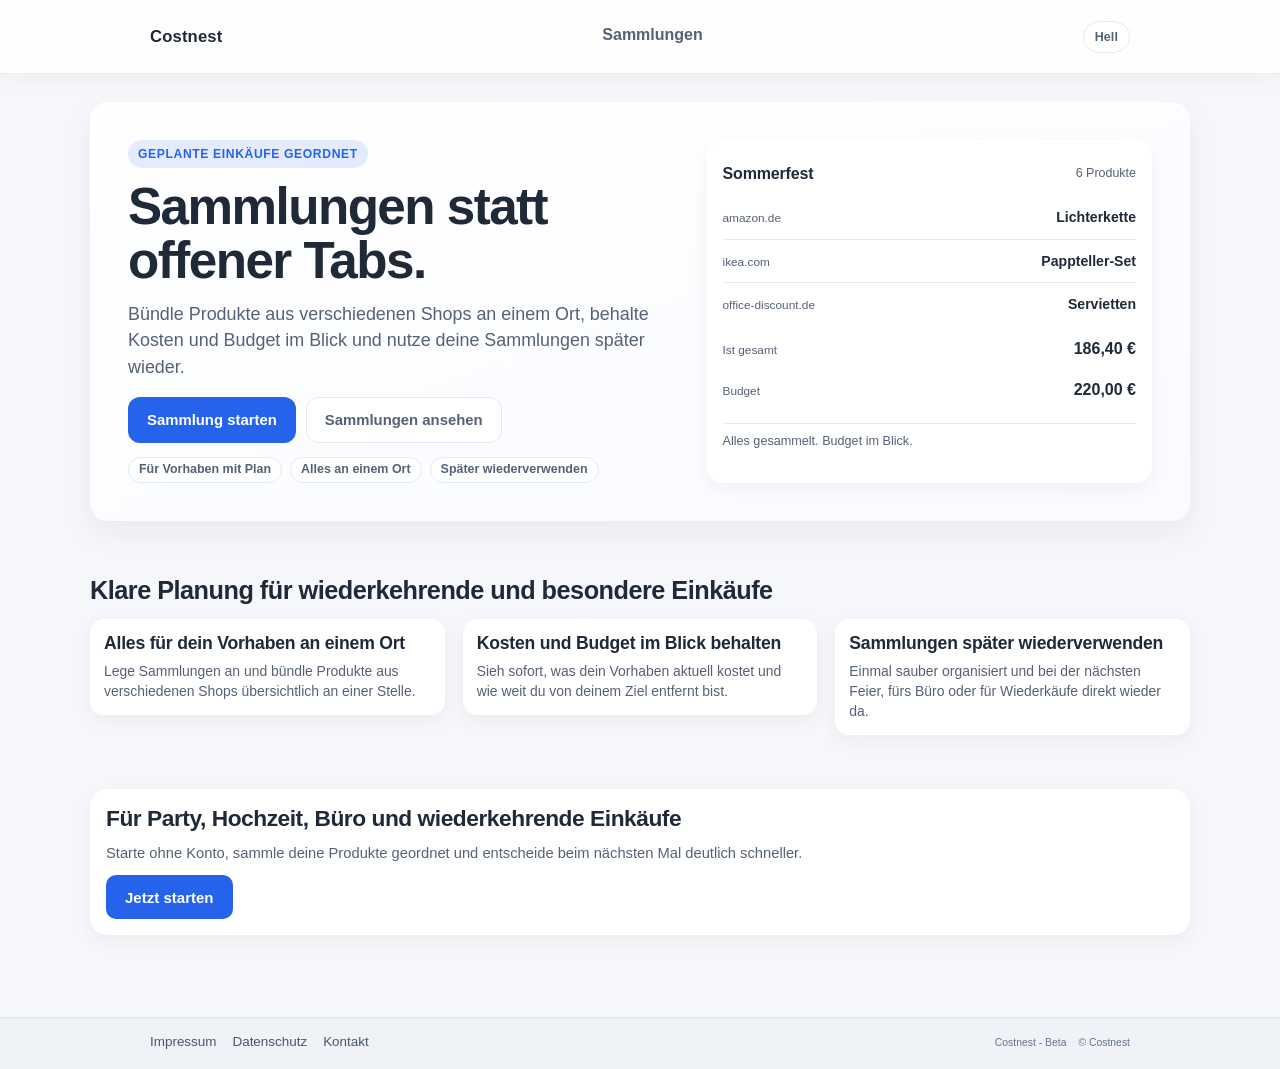
==== index.html @ ffa0fa4e "deine Änderung" ====
﻿<!doctype html>
<html lang="de">
<head>
  <meta charset="utf-8">
  <meta name="viewport" content="width=device-width, initial-scale=1">
  <title>Costnest | Links Bündeln</title>
  <meta name="description" content="Preise und Wunschpreise in Sammlungen klar vergleichen.">
  <script>
    (function () {
      var key = 'costnest.theme';
      var theme = 'light';

      try {
        var stored = localStorage.getItem(key);
        if (stored === 'light' || stored === 'dark') {
          theme = stored;
        } else if (window.matchMedia && window.matchMedia('(prefers-color-scheme: dark)').matches) {
          theme = 'dark';
        }
      } catch (error) {
        if (window.matchMedia && window.matchMedia('(prefers-color-scheme: dark)').matches) {
          theme = 'dark';
        }
      }

      document.documentElement.setAttribute('data-theme', theme);
      document.documentElement.style.colorScheme = theme;
    })();
  </script>

    <link rel="stylesheet" href="assets/css/base.css">
  <link rel="stylesheet" href="assets/css/layout.css">
  <link rel="stylesheet" href="assets/css/components.css">
  <link rel="stylesheet" href="assets/css/pages.css">
</head>
<body data-page="home">
  <a class="skip-link" href="#content">Zum Inhalt springen</a>
  <div id="app-header"></div>

  <main id="content" class="page page-home">
    <section class="home-hero" id="costnest" aria-labelledby="home-hero-title">
      <div class="home-hero__content">
        <p class="home-eyebrow">Geplante Einkäufe geordnet</p>
        <h1 id="home-hero-title">Sammlungen statt offener Tabs.</h1>
        <p class="home-subline">Bündle Produkte aus verschiedenen Shops an einem Ort, behalte Kosten und Budget im Blick und nutze deine Sammlungen später wieder.</p>
        <div class="home-cta-group">
          <button type="button" class="button button-primary" id="start-first-collection">Sammlung starten</button>
          <a class="button button-ghost" href="pages/collections.html">Sammlungen ansehen</a>
        </div>
        <ul class="home-trust-list" aria-label="Vorteile auf einen Blick">
          <li>Für Vorhaben mit Plan</li>
          <li>Alles an einem Ort</li>
          <li>Später wiederverwenden</li>
        </ul>
      </div>
      <aside class="home-hero__preview" aria-label="Vorschau">
        <article class="home-preview-card">
          <header class="home-preview-card__head">
            <h2>Sommerfest</h2>
            <span>6 Produkte</span>
          </header>
          <ul class="home-preview-list" aria-label="Beispielhafte Produkte">
            <li><span>amazon.de</span><strong>Lichterkette</strong></li>
            <li><span>ikea.com</span><strong>Pappteller-Set</strong></li>
            <li><span>office-discount.de</span><strong>Servietten</strong></li>
          </ul>
          <div class="home-preview-card__kpis">
            <div>
              <small>Ist gesamt</small>
              <strong>186,40 €</strong>
            </div>
            <div>
              <small>Budget</small>
              <strong>220,00 €</strong>
            </div>
          </div>
          <p class="home-preview-card__hint">Alles gesammelt. Budget im Blick.</p>
        </article>
      </aside>
    </section>

    <section class="home-benefits" aria-labelledby="home-benefits-title">
      <header class="home-benefits__head">
        <h2 id="home-benefits-title">Klare Planung für wiederkehrende und besondere Einkäufe</h2>
      </header>
      <div class="home-benefits__grid">
        <article class="home-benefit">
          <h3>Alles für dein Vorhaben an einem Ort</h3>
          <p>Lege Sammlungen an und bündle Produkte aus verschiedenen Shops übersichtlich an einer Stelle.</p>
        </article>
        <article class="home-benefit">
          <h3>Kosten und Budget im Blick behalten</h3>
          <p>Sieh sofort, was dein Vorhaben aktuell kostet und wie weit du von deinem Ziel entfernt bist.</p>
        </article>
        <article class="home-benefit">
          <h3>Sammlungen später wiederverwenden</h3>
          <p>Einmal sauber organisiert und bei der nächsten Feier, fürs Büro oder für Wiederkäufe direkt wieder da.</p>
        </article>
      </div>
    </section>

    <section class="home-note" aria-labelledby="home-note-title">
      <div class="home-note__inner">
        <h2 id="home-note-title">Für Party, Hochzeit, Büro und wiederkehrende Einkäufe</h2>
        <p>Starte ohne Konto, sammle deine Produkte geordnet und entscheide beim nächsten Mal deutlich schneller.</p>
        <button type="button" class="button button-primary" id="start-first-collection-cta">Jetzt starten</button>
      </div>
    </section>
  </main>
  <div id="app-footer"></div>

  <script src="assets/js/core/namespace.js" defer></script>
  <script src="assets/js/utils/id.js" defer></script>
  <script src="assets/js/storage/local-storage-service.js" defer></script>
  <script src="assets/js/data/collection-repository.js" defer></script>
  <script src="assets/js/ui/header.js" defer></script>
  <script src="assets/js/ui/footer.js" defer></script>
  <script src="assets/js/ui/toast.js" defer></script>
  <script src="assets/js/pages/home-page.js" defer></script>
  <script src="assets/js/core/bootstrap.js" defer></script>
</body>
</html>
---- assets/css/base.css ----
﻿:root {
  --font-family: "Segoe UI", "Aptos", "Helvetica Neue", sans-serif;

  --color-bg: #F5F7FA;
  --color-surface: #FFFFFF;
  --color-surface-muted: #F9FBFF;
  --color-text: #1F2937;
  --color-text-soft: #556175;
  --color-primary: #2563EB;
  --color-primary-hover: #1D4ED8;
  --color-success: #16A34A;
  --color-danger: #DC2626;
  --color-border: #E4E9F2;

  --color-overlay: rgba(17, 31, 60, 0.38);
  --color-header-bg: rgba(255, 255, 255, 0.88);
  --color-header-border: rgba(31, 41, 55, 0.08);
  --color-footer-bg: #EFF2F6;
  --color-footer-border: #DDE3EE;
  --color-footer-link: #49566A;
  --color-footer-meta: #677488;

  --color-text-inverse: #FFFFFF;
  --color-surface-contrast: #FFFFFF;

  --radius-sm: 10px;
  --radius-md: 14px;
  --radius-lg: 18px;
  --radius-pill: 999px;

  --space-1: 4px;
  --space-2: 8px;
  --space-3: 12px;
  --space-4: 16px;
  --space-5: 20px;
  --space-6: 24px;
  --space-7: 32px;

  --shadow-soft: 0 12px 30px rgba(31, 41, 55, 0.06);
  --shadow-surface: 0 6px 18px rgba(31, 41, 55, 0.05);
  --shadow-focus: 0 0 0 3px rgba(37, 99, 235, 0.24);
  --shadow-header: 0 4px 18px rgba(31, 41, 55, 0.04);

  --header-height: 74px;
  --content-width: 980px;

  color-scheme: light;
}

html[data-theme="dark"] {
  --color-bg: #0E131A;
  --color-surface: #161D27;
  --color-surface-muted: #1C2430;
  --color-text: #E5ECF8;
  --color-text-soft: #9AA8BC;
  --color-primary: #4F83FF;
  --color-primary-hover: #6A95FF;
  --color-success: #38C275;
  --color-danger: #F06A6A;
  --color-border: #2A3445;

  --color-overlay: rgba(4, 8, 14, 0.62);
  --color-header-bg: rgba(18, 24, 33, 0.84);
  --color-header-border: rgba(148, 163, 184, 0.16);
  --color-footer-bg: #121922;
  --color-footer-border: #2A3445;
  --color-footer-link: #B5C2D4;
  --color-footer-meta: #8FA0B6;

  --color-text-inverse: #0F1722;
  --color-surface-contrast: #111722;

  --shadow-soft: 0 16px 36px rgba(0, 0, 0, 0.34);
  --shadow-surface: 0 10px 24px rgba(0, 0, 0, 0.28);
  --shadow-focus: 0 0 0 3px rgba(79, 131, 255, 0.34);
  --shadow-header: 0 8px 24px rgba(0, 0, 0, 0.24);

  color-scheme: dark;
}

* {
  box-sizing: border-box;
}

html,
body {
  margin: 0;
  padding: 0;
}

html {
  font-size: 16px;
}

body {
  font-family: var(--font-family);
  color: var(--color-text);
  background: var(--color-bg);
  min-height: 100vh;
  display: flex;
  flex-direction: column;
  line-height: 1.55;
  -webkit-font-smoothing: antialiased;
  text-rendering: optimizeLegibility;
}

a {
  color: var(--color-primary);
  text-decoration-color: color-mix(in srgb, var(--color-primary) 35%, transparent);
  text-underline-offset: 2px;
}

a:hover {
  color: var(--color-primary-hover);
}

h1,
h2,
h3,
p {
  margin: 0;
}

h1,
h2,
h3 {
  line-height: 1.2;
  letter-spacing: -0.01em;
}

.skip-link {
  position: absolute;
  left: var(--space-3);
  top: -200px;
  z-index: 1200;
  background: var(--color-surface);
  border: 1px solid var(--color-border);
  border-radius: var(--radius-sm);
  padding: var(--space-3) var(--space-4);
  box-shadow: var(--shadow-surface);
}

.skip-link:focus {
  top: var(--space-3);
}

.visually-hidden {
  position: absolute;
  width: 1px;
  height: 1px;
  margin: -1px;
  border: 0;
  padding: 0;
  clip: rect(0 0 0 0);
  overflow: hidden;
}

/* Global dark-mode harmonization for existing components */
html[data-theme="dark"] .card,
html[data-theme="dark"] .modal,
html[data-theme="dark"] .home-preview-card,
html[data-theme="dark"] .home-note,
html[data-theme="dark"] .home-benefit,
html[data-theme="dark"] .kpi-card,
html[data-theme="dark"] .price-line,
html[data-theme="dark"] .collection-item {
  background: var(--color-surface) !important;
  border-color: var(--color-border) !important;
  color: var(--color-text);
}

html[data-theme="dark"] .metric,
html[data-theme="dark"] .collection-item__prices,
html[data-theme="dark"] .filter-card,
html[data-theme="dark"] .status-badge--planned,
html[data-theme="dark"] .status-badge--bought,
html[data-theme="dark"] .item-quantity-badge,
html[data-theme="dark"] .collection-item__alternatives-toggle,
html[data-theme="dark"] .icon-button-subtle,
html[data-theme="dark"] .kpi-card,
html[data-theme="dark"] .summary-card {
  background: var(--color-surface-muted) !important;
  border-color: var(--color-border) !important;
}

html[data-theme="dark"] .collection-item--bought {
  background: linear-gradient(0deg, #141C26 0%, #18212D 100%) !important;
}

html[data-theme="dark"] .button-ghost,
html[data-theme="dark"] .icon-button,
html[data-theme="dark"] .modal-close,
html[data-theme="dark"] .alternative-form input,
html[data-theme="dark"] .form-field input,
html[data-theme="dark"] .form-field textarea,
html[data-theme="dark"] .filter-control input,
html[data-theme="dark"] .filter-control select {
  background: var(--color-surface-contrast) !important;
  border-color: var(--color-border) !important;
  color: var(--color-text) !important;
}

html[data-theme="dark"] .button-primary {
  color: var(--color-text-inverse) !important;
}

html[data-theme="dark"] .button-ghost,
html[data-theme="dark"] .icon-button,
html[data-theme="dark"] .modal-close {
  color: var(--color-text-soft) !important;
}

html[data-theme="dark"] .button-ghost:hover,
html[data-theme="dark"] .icon-button:hover,
html[data-theme="dark"] .modal-close:hover,
html[data-theme="dark"] .collection-overview-card__link:hover {
  background: #202A37 !important;
  color: var(--color-text) !important;
}

html[data-theme="dark"] .icon-button-danger,
html[data-theme="dark"] .collection-item__action-button--danger,
html[data-theme="dark"] .collection-delete-button {
  color: #FF8D8D !important;
  border-color: #5D2A2A !important;
  background: #2B1A1A !important;
}

html[data-theme="dark"] .icon-button-danger:hover,
html[data-theme="dark"] .collection-item__action-button--danger:hover,
html[data-theme="dark"] .collection-delete-button:hover {
  background: #3A2020 !important;
}

html[data-theme="dark"] .field-help,
html[data-theme="dark"] .filter-card__hint,
html[data-theme="dark"] .kpi-card__label,
html[data-theme="dark"] .metric__label,
html[data-theme="dark"] .price-main__formula,
html[data-theme="dark"] .price-diff__label,
html[data-theme="dark"] .home-subline,
html[data-theme="dark"] .home-preview-card__hint,
html[data-theme="dark"] .empty-state p,
html[data-theme="dark"] .collection-item__note,
html[data-theme="dark"] .collection-item__alternatives-empty,
html[data-theme="dark"] .collection-overview-card__meta-row span,
html[data-theme="dark"] .collection-overview-card__price-label,
html[data-theme="dark"] .app-footer__meta,
html[data-theme="dark"] .home-trust-list li {
  color: var(--color-text-soft) !important;
}

html[data-theme="dark"] .collection-item__domain-link,
html[data-theme="dark"] .collection-item__alternatives-list a,
html[data-theme="dark"] .app-footer__nav a {
  color: #B5C2D4 !important;
}

html[data-theme="dark"] .collection-item__domain-link:hover,
html[data-theme="dark"] .collection-item__alternatives-list a:hover,
html[data-theme="dark"] .app-footer__nav a:hover {
  color: var(--color-text) !important;
}

html[data-theme="dark"] .modal-backdrop {
  background: var(--color-overlay) !important;
}

html[data-theme="dark"] .app-toast {
  border-color: #2E5E42 !important;
  background: #163024 !important;
  color: #BEEBD0 !important;
}

html[data-theme="dark"] .app-toast--neutral {
  border-color: #34445A !important;
  background: #1A2432 !important;
  color: #B9C7D8 !important;
}

html[data-theme="dark"] .empty-state {
  border-color: #34445A !important;
  background: #161E2A !important;
}

@media (max-width: 720px) {
  :root {
    --header-height: 66px;
  }

  html {
    font-size: 15px;
  }
}
---- assets/css/layout.css ----
﻿.app-header {
  position: fixed;
  top: 0;
  left: 0;
  right: 0;
  height: var(--header-height);
  background: var(--color-header-bg);
  backdrop-filter: blur(12px);
  border-bottom: 1px solid var(--color-header-border);
  box-shadow: var(--shadow-header);
  z-index: 1000;
}

.app-header__inner {
  width: min(var(--content-width), calc(100% - 32px));
  height: 100%;
  margin: 0 auto;
  display: flex;
  align-items: center;
  justify-content: space-between;
  gap: var(--space-4);
}

.brand {
  color: var(--color-text);
  text-decoration: none;
  font-weight: 750;
  font-size: 1.04rem;
  letter-spacing: 0.01em;
}

.nav-list {
  display: flex;
  gap: var(--space-4);
  list-style: none;
  margin: 0;
  padding: 0;
}

.nav-link {
  display: inline-flex;
  align-items: center;
  justify-content: flex-start;
  min-height: 24px;
  padding: 0;
  text-decoration: none;
  color: var(--color-text-soft);
  font-weight: 620;
  border-bottom: 2px solid transparent;
  transition: color 0.18s ease, border-color 0.18s ease;
}

.nav-link:hover,
.nav-link:focus-visible {
  color: var(--color-primary);
  border-bottom-color: color-mix(in srgb, var(--color-primary) 35%, transparent);
  outline: none;
}

.nav-link.is-active {
  color: var(--color-primary);
  border-bottom-color: var(--color-primary);
}

.theme-toggle {
  min-height: 32px;
  padding: 0 11px;
  border: 1px solid var(--color-border);
  border-radius: var(--radius-pill);
  background: var(--color-surface);
  color: var(--color-text-soft);
  font-size: 0.78rem;
  font-weight: 700;
  letter-spacing: 0.01em;
  cursor: pointer;
  transition: border-color 0.18s ease, background-color 0.18s ease, color 0.18s ease;
}

.theme-toggle:hover {
  border-color: color-mix(in srgb, var(--color-primary) 42%, var(--color-border));
  color: var(--color-text);
}

.theme-toggle[aria-pressed="true"] {
  border-color: color-mix(in srgb, var(--color-primary) 40%, var(--color-border));
  background: color-mix(in srgb, var(--color-primary) 12%, var(--color-surface));
  color: var(--color-primary);
}

.theme-toggle:focus-visible {
  outline: none;
  box-shadow: var(--shadow-focus);
}

.page {
  width: min(var(--content-width), calc(100% - 32px));
  margin: 0 auto;
  flex: 1 0 auto;
  padding-top: calc(var(--header-height) + var(--space-6));
  padding-bottom: var(--space-7);
}

.page-collection-detail {
  padding-bottom: 120px;
}

.page-head {
  margin-bottom: var(--space-5);
}

.page-head h1 {
  font-size: clamp(1.55rem, 1.12rem + 1.2vw, 2.2rem);
  margin-bottom: var(--space-2);
}

.page-head p {
  max-width: 70ch;
  color: var(--color-text-soft);
}

.app-footer {
  margin-top: var(--space-4);
  border-top: 1px solid var(--color-footer-border);
  background: var(--color-footer-bg);
}

body[data-page="collection-detail"] .app-footer {
  border-top: 1px solid var(--color-footer-border);
  background: linear-gradient(180deg, color-mix(in srgb, var(--color-footer-bg) 75%, var(--color-surface) 25%) 0%, var(--color-footer-bg) 100%);
}

.app-footer__inner {
  width: min(var(--content-width), calc(100% - 32px));
  margin: 0 auto;
  padding: 14px 0 16px;
  display: flex;
  align-items: center;
  justify-content: space-between;
  gap: var(--space-4);
}

body[data-page="collection-detail"] .app-footer__inner {
  padding: 12px 0 14px;
}

.app-footer__nav {
  display: inline-flex;
  align-items: center;
  gap: var(--space-4);
  flex-wrap: wrap;
}

.app-footer__nav a {
  font-size: 0.84rem;
  color: var(--color-footer-link);
  text-decoration: none;
}

.app-footer__nav a:hover,
.app-footer__nav a:focus-visible {
  color: var(--color-text);
  text-decoration: underline;
  text-decoration-color: color-mix(in srgb, var(--color-text) 28%, transparent);
  text-underline-offset: 2px;
}

.app-footer__meta {
  display: inline-flex;
  align-items: center;
  gap: var(--space-3);
  color: var(--color-footer-meta);
  font-size: 0.78rem;
  white-space: nowrap;
}

@media (max-width: 720px) {
  .app-header__inner,
  .page,
  .app-footer__inner {
    width: calc(100% - 24px);
  }

  .nav-link {
    min-height: 22px;
    padding: 0;
    font-size: 0.9rem;
  }

  .theme-toggle {
    min-height: 30px;
    padding: 0 10px;
    font-size: 0.75rem;
  }

  .app-footer__inner {
    flex-direction: column;
    align-items: flex-start;
    gap: var(--space-2);
    padding: 12px 0 14px;
  }

  .app-footer__nav {
    gap: var(--space-3);
  }

  .app-footer__meta {
    white-space: normal;
  }
}
---- assets/css/components.css ----
﻿.card {
  background: var(--color-surface);
  border: 1px solid var(--color-border);
  border-radius: var(--radius-lg);
  box-shadow: var(--shadow-surface);
}

.button {
  display: inline-flex;
  align-items: center;
  justify-content: center;
  min-height: 42px;
  padding: 0 var(--space-4);
  border: 1px solid transparent;
  border-radius: var(--radius-sm);
  font-size: 0.94rem;
  font-weight: 640;
  line-height: 1;
  cursor: pointer;
  transition: background-color 0.18s ease, color 0.18s ease, border-color 0.18s ease, transform 0.18s ease;
}

.button:focus-visible,
.fab:focus-visible,
.icon-button:focus-visible,
.modal-close:focus-visible,
input:focus-visible {
  outline: none;
  box-shadow: var(--shadow-focus);
}

.button-primary {
  background: var(--color-primary);
  color: #FFFFFF;
  text-decoration: none;
}

.button-primary:hover {
  background: var(--color-primary-hover);
}

.button-cta-new {
  min-height: 38px;
  padding: 0 14px;
  border-radius: 999px;
  font-size: 0.76rem;
  letter-spacing: 0.08em;
  font-weight: 760;
  box-shadow: 0 10px 20px rgba(37, 99, 235, 0.22);
}

.button-cta-new:hover {
  transform: translateY(-1px);
  box-shadow: 0 12px 24px rgba(37, 99, 235, 0.26);
}

.button-ghost {
  background: #FFFFFF;
  color: var(--color-text-soft);
  border-color: var(--color-border);
}

.button-ghost:hover {
  background: #F3F7FF;
  color: var(--color-text);
}

.fab {
  position: fixed;
  right: 22px;
  bottom: 22px;
  width: 58px;
  height: 58px;
  border: none;
  border-radius: 50%;
  background: var(--color-primary);
  color: #FFFFFF;
  font-size: 2rem;
  line-height: 1;
  cursor: pointer;
  box-shadow: 0 14px 26px rgba(37, 99, 235, 0.28);
  z-index: 950;
}

.fab:hover {
  background: var(--color-primary-hover);
  transform: translateY(-1px);
}

.collection-list,
.collection-overview-list {
  display: grid;
  gap: var(--space-3);
  grid-template-columns: 1fr;
}

.collection-item {
  padding: var(--space-4);
  display: grid;
  gap: 0;
}

.collection-item--bought {
  border-color: #D5DFEE;
  background: linear-gradient(0deg, #FCFDFF 0%, #F8FAFD 100%);
  filter: saturate(0.92);
}

.collection-item__summary {
  display: flex;
  align-items: flex-start;
  justify-content: space-between;
  gap: var(--space-3);
  cursor: pointer;
}

.collection-item__link-block {
  flex: 1 1 auto;
  min-width: 0;
  display: grid;
  gap: 3px;
}

.collection-item__meta {
  display: inline-flex;
  align-items: center;
  gap: 6px;
  flex-wrap: wrap;
}

.collection-item__title-link {
  display: inline-flex;
  align-items: center;
  font-weight: 740;
  font-size: 1.08rem;
  line-height: 1.28;
  color: var(--color-text);
  text-decoration: none;
  white-space: normal;
  overflow-wrap: anywhere;
}

.collection-item__domain {
  font-size: 0.78rem;
  color: var(--color-text-soft);
  white-space: nowrap;
  overflow: hidden;
  text-overflow: ellipsis;
}

.collection-item__link-meta {
  display: inline-flex;
  align-items: center;
  gap: 6px;
  min-width: 0;
}

.collection-item__summary-meta {
  flex: 0 0 auto;
  min-width: 128px;
  display: grid;
  justify-items: end;
  gap: 4px;
}

.collection-item__summary-total {
  font-size: 1.18rem;
  line-height: 1.15;
  font-weight: 790;
  color: var(--color-text);
}

.collection-item__summary-diff {
  font-size: 0.82rem;
  font-weight: 720;
}

.collection-item__summary-chevron {
  font-size: 0.95rem;
  color: #7A879A;
  line-height: 1;
}

.collection-item__details {
  margin-top: 12px;
  padding-top: 12px;
  border-top: 1px solid #E8EDF6;
  display: grid;
  gap: 12px;
}

.collection-item__details[hidden] {
  display: none !important;
}

.collection-item__domain-link {
  font-size: 0.92rem;
  line-height: 1.3;
  color: var(--color-text-soft);
  text-decoration: none;
  white-space: normal;
  overflow-wrap: anywhere;
}

.collection-item__domain-link:hover {
  color: var(--color-text);
  text-decoration: underline;
}

.link-copy-button {
  min-height: 24px;
  min-width: 24px;
  padding: 0;
}

.link-copy-button .icon-stroke {
  width: 14px;
  height: 14px;
}

.link-copy-button.is-copied {
  color: var(--color-success);
  border-color: #B6E4C5;
  background: #ECF9F1;
}

.collection-item__actions {
  display: inline-flex;
  gap: 6px;
  flex-wrap: wrap;
  margin-left: auto;
}

.collection-item__actions--detail {
  margin-left: 0;
}

.collection-item__action-button {
  width: 34px;
  min-width: 34px;
  min-height: 34px;
  height: 34px;
  padding: 0;
  border-radius: 10px;
}

.collection-item__action-button svg {
  width: 17px;
  height: 17px;
}

.icon-stroke {
  fill: none;
  stroke: currentColor;
  stroke-width: 1.9;
  stroke-linecap: round;
  stroke-linejoin: round;
}

.collection-item__action-button--danger {
  border-color: #F1C9C9;
  color: var(--color-danger);
  background: #FFF5F5;
}

.collection-item__action-button--danger:hover {
  border-color: #E89B9B;
  color: #991B1B;
  background: #FEECEC;
}

.icon-button {
  min-height: 28px;
  padding: 0 10px;
  border: 1px solid var(--color-border);
  border-radius: var(--radius-sm);
  background: #FFFFFF;
  color: var(--color-text-soft);
  font-size: 0.74rem;
  font-weight: 620;
  cursor: pointer;
}

.icon-button:hover {
  background: #F5F8FF;
  color: var(--color-text);
}

.icon-button-danger {
  color: var(--color-danger);
}

.icon-button-subtle {
  border-color: #DCE4F2;
  background: #F8FAFD;
  color: var(--color-text-soft);
}

.icon-button-subtle:hover {
  background: #F1F5FC;
}

.status-badge {
  display: inline-flex;
  align-items: center;
  justify-content: center;
  min-height: 26px;
  border-radius: var(--radius-pill);
  padding: 0 10px;
  font-size: 0.74rem;
  font-weight: 700;
}

.status-badge--planned {
  color: #1D4ED8;
  background: #EBF1FF;
}

.status-badge--bought {
  color: var(--color-success);
  background: #EAF8F0;
}

.status-badge--toggle {
  border: none;
  cursor: pointer;
}

.item-quantity-badge {
  display: inline-flex;
  align-items: center;
  justify-content: center;
  min-height: 22px;
  padding: 0 7px;
  border-radius: var(--radius-pill);
  border: 1px solid #DCE4F2;
  background: #F8FAFD;
  color: var(--color-text-soft);
  font-size: 0.72rem;
  font-weight: 700;
}

.collection-item__prices {
  display: grid;
  gap: 10px;
  padding: 2px 0 0;
  border-top: none;
}

.price-main-grid {
  display: grid;
  gap: 14px;
  grid-template-columns: repeat(2, minmax(0, 1fr));
}

.price-main {
  min-width: 0;
  display: grid;
  gap: 3px;
}

.price-main__total {
  font-size: clamp(1.16rem, 1.02rem + 0.34vw, 1.3rem);
  line-height: 1.12;
  font-weight: 780;
  color: var(--color-text);
}

.price-main__formula {
  font-size: 0.8rem;
  color: #6A778C;
  white-space: nowrap;
  overflow: hidden;
  text-overflow: ellipsis;
}

.price-diff-grid {
  display: grid;
  grid-template-columns: repeat(2, minmax(0, 1fr));
  gap: 10px;
  padding-top: 8px;
  border-top: 1px dashed #DCE4F2;
}

.price-diff {
  min-width: 0;
  display: grid;
  gap: 3px;
}

.price-diff__label {
  font-size: 0.7rem;
  font-weight: 650;
  color: var(--color-text-soft);
}

.price-diff__value {
  font-size: 1rem;
  line-height: 1.15;
  font-weight: 740;
}

.price-diff--total .price-diff__value {
  font-size: 1.15rem;
  font-weight: 790;
}

.collection-item__details-meta {
  display: inline-flex;
  align-items: center;
  gap: 8px;
}

.summary-grid {
  display: grid;
  gap: 6px;
  grid-template-columns: repeat(3, minmax(0, 1fr));
}

.collection-overview-card__link {
  display: grid;
  gap: var(--space-3);
  padding: var(--space-4);
  text-decoration: none;
  color: inherit;
  border-radius: var(--radius-lg);
  transition: background-color 0.18s ease, box-shadow 0.18s ease;
}

.collection-overview-card {
  position: relative;
}

.collection-overview-card--add {
  width: 100%;
  border: 1.5px dashed #D5DDE9;
  background: #FCFDFE;
  box-shadow: none;
  min-height: 84px;
  display: grid;
  place-items: center;
  cursor: pointer;
}

.collection-overview-card--add:hover {
  border-color: #BFCBDC;
  background: #F8FAFC;
}

.collection-overview-card__add-title {
  font-size: 1rem;
  font-weight: 700;
  color: #526178;
}

.collection-overview-card__link:hover {
  background: #F8FAFF;
  box-shadow: inset 0 0 0 1px #DCE6FF;
}

.collection-overview-card__head {
  display: grid;
  gap: 10px;
}

.collection-overview-card__amounts {
  display: grid;
  grid-template-columns: repeat(2, minmax(0, 1fr));
  gap: 18px;
}

.collection-overview-card__amount {
  min-width: 0;
  display: grid;
  gap: 2px;
}

.collection-overview-card__head h2 {
  font-size: 1.34rem;
  font-weight: 730;
  margin: 0;
}

.collection-overview-card__price-label {
  color: var(--color-text-soft);
  font-size: 0.76rem;
  text-transform: uppercase;
  letter-spacing: 0.02em;
  font-weight: 650;
}

.collection-overview-card__price-value {
  font-size: 1.12rem;
  font-weight: 780;
  color: var(--color-text);
}

.collection-overview-card__price-value--budget {
  font-size: 1.04rem;
  font-weight: 740;
}

.collection-edit-hint {
  width: 22px;
  height: 22px;
  display: inline-flex;
  align-items: center;
  justify-content: center;
  border-radius: 7px;
  border: 1px solid var(--color-border);
  background: #FFFFFF;
  color: var(--color-text-soft);
  font-size: 0.83rem;
}

.collection-title-row {
  display: inline-flex;
  align-items: center;
  gap: 8px;
}

.collection-edit-hint--buttonless {
  position: static;
  border: none;
  background: transparent;
  width: 28px;
  height: 28px;
  font-size: 1rem;
  color: #5F6B80;
  cursor: pointer;
}

.collection-edit-hint--buttonless:hover {
  color: #2F3A4D;
  background: transparent;
}

.collection-edit-hint--button {
  position: absolute;
  top: 14px;
  right: 14px;
  border: none;
  background: transparent;
  cursor: pointer;
  z-index: 2;
}

.collection-edit-hint--button:hover {
  background: transparent;
  color: #2F3A4D;
}

.collection-delete-button {
  color: #000000;
  width: 24px;
  height: 24px;
  padding: 0;
}

.collection-delete-button:hover {
  color: #2F3A4D;
  background: transparent;
}

.collection-delete-button .icon-stroke {
  width: 18px;
  height: 18px;
  stroke-width: 2.1;
}

.collection-overview-card__meta-row {
  display: flex;
  align-items: center;
  justify-content: space-between;
  gap: var(--space-2);
}

.collection-overview-card__meta-row span {
  color: var(--color-text-soft);
  font-size: 0.84rem;
}

@media (max-width: 720px) {
  .collection-overview-card__amounts {
    grid-template-columns: 1fr;
    gap: 10px;
  }
}

.metric {
  background: var(--color-surface-muted);
  border: 1px solid #E8EDF6;
  border-radius: var(--radius-md);
  padding: var(--space-3);
}

.metric__label {
  display: block;
  margin-bottom: 2px;
  color: var(--color-text-soft);
  font-size: 0.74rem;
  letter-spacing: 0.02em;
  text-transform: uppercase;
  font-weight: 650;
}

.metric__value {
  font-size: 1rem;
  font-weight: 740;
}

.metric__value.is-positive,
.kpi-card__value.is-positive,
.collection-kpi__value.is-positive {
  color: var(--color-success);
}

.metric__value.is-negative,
.kpi-card__value.is-negative,
.collection-kpi__value.is-negative {
  color: var(--color-danger);
}

.collection-item__meta-line {
  color: var(--color-text-soft);
  font-size: 0.79rem;
}

.collection-item__link {
  width: fit-content;
  display: inline-flex;
  font-weight: 620;
  text-decoration: none;
}

.empty-state {
  margin-bottom: var(--space-3);
  padding: clamp(22px, 2.5vw, 30px);
  border-style: dashed;
  border-color: #DCE4F2;
  box-shadow: none;
  text-align: center;
}

.filter-card {
  margin-bottom: var(--space-3);
  padding: var(--space-3) var(--space-4);
}

.filter-card__row {
  display: grid;
  grid-template-columns: 1fr 1.2fr;
  gap: var(--space-3);
  align-items: end;
}

.filter-control {
  display: grid;
  gap: 6px;
}

.filter-control--search {
  margin-bottom: var(--space-3);
}

.filter-control--sort-inline {
  display: flex;
  align-items: center;
  gap: 10px;
}

.filter-control label {
  font-size: 0.8rem;
  color: var(--color-text-soft);
  font-weight: 620;
}

.filter-control--sort-inline label {
  margin: 0;
  white-space: nowrap;
}

.filter-control--sort-inline select {
  flex: 1 1 auto;
}

.filter-control input,
.filter-control select {
  min-height: 38px;
  border: 1px solid #D8E2F1;
  border-radius: var(--radius-sm);
  padding: 0 10px;
  background: #FFFFFF;
  color: var(--color-text);
  font-size: 0.9rem;
}

.filter-control--checkbox {
  align-self: center;
}

.filter-control--checkbox label {
  display: inline-flex;
  align-items: center;
  gap: 8px;
  color: var(--color-text);
}

.filter-control--checkbox input {
  width: 16px;
  height: 16px;
}

body[data-page="collection-detail"] .filter-control--checkbox input {
  width: 20px;
  height: 20px;
}

.filter-control--checkbox input:disabled {
  opacity: 0.5;
  cursor: not-allowed;
}

.filter-card__hint {
  margin-top: var(--space-2);
  font-size: 0.8rem;
  color: var(--color-text-soft);
}

.empty-state h2 {
  font-size: 1.14rem;
  margin-bottom: var(--space-2);
}

.empty-state p {
  color: var(--color-text-soft);
  margin-bottom: var(--space-4);
  max-width: 58ch;
  margin-left: auto;
  margin-right: auto;
}

.empty-state--clickable {
  cursor: pointer;
}

.summary-card {
  padding: var(--space-4);
  margin-top: var(--space-3);
}

.kpi-section-head {
  margin-bottom: var(--space-1);
}

.kpi-section-head h2 {
  font-size: 1.08rem;
  margin-bottom: 2px;
}

.kpi-section-head p {
  color: var(--color-text-soft);
  font-size: 0.88rem;
}

.summary-grid--kpi {
  gap: var(--space-2);
}

.kpi-card {
  border: 1px solid #E8EDF6;
  border-radius: var(--radius-md);
  background: var(--color-surface-muted);
  padding: var(--space-3);
}

.kpi-card__label {
  display: block;
  margin-bottom: 2px;
  color: var(--color-text-soft);
  font-size: 0.74rem;
  letter-spacing: 0.02em;
  text-transform: uppercase;
  font-weight: 640;
}

.kpi-card__value {
  font-size: 1.06rem;
  font-weight: 760;
}

.modal-backdrop {
  position: fixed;
  inset: 0;
  display: grid;
  place-items: center;
  padding: var(--space-4);
  background: rgba(17, 31, 60, 0.38);
  z-index: 1100;
  opacity: 0;
  visibility: hidden;
  pointer-events: none;
  transition: opacity 0.18s ease;
}

.modal-backdrop.is-open {
  opacity: 1;
  visibility: visible;
  pointer-events: auto;
}

.modal-backdrop[hidden] {
  display: none !important;
}

.modal {
  width: min(580px, 100%);
  border: 1px solid #E3EAF5;
  border-radius: var(--radius-lg);
  background: var(--color-surface);
  box-shadow: var(--shadow-soft);
  padding: clamp(18px, 2vw, 24px);
}

.modal--compact {
  width: min(460px, 100%);
}

.modal-header {
  display: flex;
  align-items: center;
  justify-content: space-between;
  margin-bottom: var(--space-4);
}

.modal-header h2 {
  font-size: 1.2rem;
  font-weight: 730;
}

.modal-close {
  width: 36px;
  height: 36px;
  border: 1px solid var(--color-border);
  border-radius: var(--radius-sm);
  background: #FFFFFF;
  color: var(--color-text-soft);
  font-size: 1.2rem;
  cursor: pointer;
}

.modal-close:hover {
  background: #F5F8FF;
  color: var(--color-text);
}

.form-field {
  margin-bottom: var(--space-4);
}

.form-field label {
  display: block;
  margin-bottom: var(--space-2);
  font-weight: 620;
}

.form-field input {
  width: 100%;
  min-height: 42px;
  border: 1px solid #D9E2F1;
  border-radius: var(--radius-sm);
  padding: 0 var(--space-3);
  background: #FFFFFF;
  color: var(--color-text);
  font-size: 0.95rem;
}

.form-field textarea {
  width: 100%;
  min-height: 76px;
  border: 1px solid #D9E2F1;
  border-radius: var(--radius-sm);
  padding: 10px var(--space-3);
  background: #FFFFFF;
  color: var(--color-text);
  font-size: 0.95rem;
  line-height: 1.45;
  resize: vertical;
}

.form-field input:hover,
.form-field textarea:hover {
  border-color: #C8D4E8;
}

.field-help {
  margin-top: var(--space-2);
  color: var(--color-text-soft);
  font-size: 0.84rem;
}

.field-error {
  min-height: 18px;
  margin-top: var(--space-2);
  color: var(--color-danger);
  font-size: 0.84rem;
}

.collection-item__note {
  margin: 0;
  color: var(--color-text-soft);
  font-size: 0.83rem;
  line-height: 1.35;
  display: -webkit-box;
  -webkit-line-clamp: 2;
  -webkit-box-orient: vertical;
  overflow: hidden;
}

.collection-item__alternatives {
  margin-top: 4px;
  padding-top: var(--space-2);
  border-top: 1px solid #E8EDF6;
  display: grid;
  gap: 6px;
}

.collection-item__alternatives-block {
  display: grid;
  gap: 6px;
}

.collection-item__alternatives-toggle {
  width: fit-content;
  min-height: 30px;
  padding: 0 10px;
  font-size: 0.78rem;
  font-weight: 650;
}

.collection-item__alternatives-toggle.is-open {
  border-color: #C9D8F7;
  background: #EEF4FF;
  color: #1D4ED8;
}

.collection-item__alternatives-list {
  list-style: none;
  margin: 0;
  padding: 0;
  display: grid;
  gap: 4px;
}

.collection-item__alternatives-list li {
  display: flex;
  align-items: center;
  gap: 6px;
}

.collection-item__alternatives-list a {
  min-width: 0;
  flex: 1;
  font-size: 0.78rem;
  color: var(--color-text-soft);
  text-decoration: none;
  white-space: nowrap;
  overflow: hidden;
  text-overflow: ellipsis;
}

.collection-item__alternatives-list a:hover {
  color: var(--color-text);
}

.collection-item__alternatives-list .icon-button {
  min-height: 24px;
  padding: 0 6px;
}

.collection-item__alternatives-empty {
  margin: 0;
  font-size: 0.79rem;
  color: var(--color-text-soft);
}

.alternative-form {
  display: grid;
  grid-template-columns: 1fr auto;
  gap: 8px;
  align-items: center;
}

.alternative-form input {
  width: 100%;
  min-height: 28px;
  border: 1px solid #D9E2F1;
  border-radius: var(--radius-sm);
  padding: 0 10px;
  font-size: 0.84rem;
  background: #FFFFFF;
}

.alternative-form .icon-button {
  min-height: 30px;
}

.alternative-error {
  grid-column: 1 / -1;
  margin: 0;
  min-height: 16px;
  color: var(--color-danger);
  font-size: 0.76rem;
}

.modal-actions {
  display: flex;
  justify-content: flex-end;
  gap: var(--space-2);
  margin-top: var(--space-2);
}

.app-toast-region {
  position: fixed;
  right: 16px;
  bottom: 18px;
  z-index: 1300;
  display: grid;
  gap: 8px;
  pointer-events: none;
}

.app-toast {
  min-width: 220px;
  max-width: min(420px, calc(100vw - 32px));
  padding: 10px 12px;
  border: 1px solid #D2DFD6;
  border-radius: 12px;
  background: #F3FAF5;
  color: #1F5C3A;
  box-shadow: 0 8px 18px rgba(31, 41, 55, 0.1);
  font-size: 0.86rem;
  font-weight: 620;
  opacity: 1;
  transform: translateY(0);
  transition: opacity 0.22s ease, transform 0.22s ease;
}

.app-toast--neutral {
  border-color: #D9E1EE;
  background: #F5F8FD;
  color: #3F4C63;
}

.app-toast.is-leaving {
  opacity: 0;
  transform: translateY(8px);
}

@media (max-width: 720px) {
  .fab {
    right: 16px;
    bottom: 16px;
    width: 54px;
    height: 54px;
  }

  .collection-item__summary,
  .collection-overview-card__head {
    align-items: flex-start;
    flex-direction: column;
  }

  .collection-item__summary-meta,
  .collection-item__actions {
    width: 100%;
  }

  .collection-item__summary-meta {
    justify-items: start;
  }

  .collection-item__actions {
    justify-content: flex-start;
  }

  .collection-item__summary-total {
    font-size: 1.12rem;
  }

  .collection-item__prices,
  .collection-overview-card__kpis,
  .summary-grid {
    grid-template-columns: 1fr;
  }

  .price-main-grid,
  .price-diff-grid {
    grid-template-columns: 1fr;
  }

  .filter-card__row {
    grid-template-columns: 1fr;
    gap: var(--space-2);
  }

  .modal-actions {
    flex-direction: column;
    align-items: stretch;
  }

  .modal-actions .button {
    width: 100%;
  }

  .alternative-form {
    grid-template-columns: 1fr;
  }

  .app-toast-region {
    left: 12px;
    right: 12px;
    bottom: 12px;
  }

  .app-toast {
    max-width: 100%;
  }
}

/* Detail Page Item Card Rebuild */
body[data-page="collection-detail"] .summary-card {
  border: none;
  border-radius: 16px;
  background: #FFFFFF;
  box-shadow: 0 8px 22px rgba(15, 23, 42, 0.06);
  padding: 14px 15px;
  margin-bottom: 12px;
  display: grid;
  gap: 14px;
}

body[data-page="collection-detail"] .budget-kpi-grid {
  display: grid;
  grid-template-columns: repeat(3, minmax(0, 1fr));
  gap: 12px;
  align-items: start;
}

body[data-page="collection-detail"] .budget-kpi {
  min-width: 0;
  display: grid;
  gap: 3px;
}

body[data-page="collection-detail"] .budget-kpi__label {
  font-size: 0.68rem;
  text-transform: uppercase;
  letter-spacing: 0.04em;
  color: #7A859A;
  font-weight: 700;
}

body[data-page="collection-detail"] .budget-kpi__value {
  font-size: clamp(1.22rem, 1.12rem + 0.42vw, 1.54rem);
  line-height: 1.05;
  letter-spacing: -0.02em;
  color: var(--color-text);
  font-weight: 810;
}

body[data-page="collection-detail"] .budget-kpi__edit-hit {
  width: fit-content;
  max-width: 100%;
  display: inline-flex;
  align-items: center;
  gap: 8px;
  border: none;
  background: transparent;
  padding: 0;
  text-align: left;
  cursor: pointer;
}

body[data-page="collection-detail"] .budget-kpi__edit-icon {
  width: 18px;
  height: 18px;
  color: #738097;
}

body[data-page="collection-detail"] .budget-kpi__edit-icon .icon-stroke {
  width: 18px;
  height: 18px;
  stroke-width: 2;
}

body[data-page="collection-detail"] .budget-kpi__subdiff {
  margin-top: 4px;
  display: grid;
  gap: 2px;
}

body[data-page="collection-detail"] .budget-kpi__subdiff-label {
  font-size: 0.64rem;
  text-transform: uppercase;
  letter-spacing: 0.04em;
  color: #8791A3;
  font-weight: 650;
}

body[data-page="collection-detail"] .budget-kpi__subdiff-value {
  font-size: 0.94rem;
  line-height: 1.1;
  font-weight: 760;
}

body[data-page="collection-detail"] .budget-kpi__subdiff-value.is-positive {
  color: #206746;
}

body[data-page="collection-detail"] .budget-kpi__subdiff-value.is-negative {
  color: #8A2E31;
}

body[data-page="collection-detail"] .budget-kpi__subdiff--strong .budget-kpi__subdiff-value {
  font-size: 1.02rem;
  font-weight: 810;
}

body[data-page="collection-detail"] .budget-kpi__subdiff--placeholder {
  visibility: hidden;
}

body[data-page="collection-detail"] .collection-item {
  border: 1px solid #E7EBF1;
  border-radius: 16px;
  background: #FFFFFF;
  box-shadow: 0 2px 6px rgba(15, 23, 42, 0.03);
  padding: 14px;
  gap: 0;
  cursor: pointer;
}

body[data-page="collection-detail"] .collection-item--bought {
  background: #FCFCFD;
  filter: none;
}

body[data-page="collection-detail"] .collection-item:hover {
  border-color: #DBE1EA;
  background: #FEFEFE;
}

body[data-page="collection-detail"] .collection-item__summary {
  display: grid;
  gap: 12px;
  align-items: stretch;
  position: relative;
}

body[data-page="collection-detail"] .collection-item__top {
  min-width: 0;
  display: grid;
  gap: 4px;
}

body[data-page="collection-detail"] .collection-item__title-link {
  font-size: 1.18rem;
  font-weight: 780;
  line-height: 1.3;
  color: var(--color-text);
  text-decoration: none;
  display: -webkit-box;
  -webkit-line-clamp: 2;
  -webkit-box-orient: vertical;
  overflow: hidden;
}

body[data-page="collection-detail"] .collection-item__domain-link {
  width: fit-content;
  font-size: 1rem;
  color: #7B8698;
  text-decoration: none;
  letter-spacing: 0.01em;
}

body[data-page="collection-detail"] .collection-item__domain-row {
  display: inline-flex;
  align-items: center;
  gap: 8px;
  min-width: 0;
}

body[data-page="collection-detail"] .collection-item__copy-inline {
  min-width: 24px;
  width: 24px;
  height: 24px;
  min-height: 24px;
  padding: 0;
  border: none;
  background: transparent;
}

body[data-page="collection-detail"] .collection-item__copy-inline .icon-stroke {
  width: 17px;
  height: 17px;
}

body[data-page="collection-detail"] .collection-item__middle {
  --amount-gap: 24px;
  display: grid;
  grid-template-columns: 1fr auto minmax(var(--amount-gap), 1fr);
  align-items: end;
  column-gap: var(--amount-gap);
  padding-right: 32px;
  gap: 10px;
}

body[data-page="collection-detail"] .collection-item__price-primary {
  display: grid;
  gap: 2px;
}

body[data-page="collection-detail"] .collection-item__price-label {
  font-size: 0.68rem;
  text-transform: uppercase;
  letter-spacing: 0.04em;
  color: #7E889A;
  font-weight: 680;
}

body[data-page="collection-detail"] .collection-item__price-value {
  font-size: clamp(1.22rem, 1.12rem + 0.34vw, 1.5rem);
  line-height: 1.04;
  font-weight: 820;
  color: #1E2430;
}

body[data-page="collection-detail"] .collection-item__price-secondary {
  display: flex;
  align-items: center;
  gap: var(--amount-gap);
  flex-wrap: wrap;
  justify-self: end;
  margin-left: 14px;
}

body[data-page="collection-detail"] .collection-item__bought-toggle {
  width: 100%;
  display: inline-flex;
  align-items: center;
  gap: 6px;
  grid-column: 3;
  justify-self: stretch;
  padding-left: 20%;
  box-sizing: border-box;
  cursor: pointer;
  user-select: none;
}

body[data-page="collection-detail"] .collection-item__bought-checkbox {
  width: 14px;
  height: 14px;
  margin: 0;
  accent-color: #4A5568;
  pointer-events: none;
}

body[data-page="collection-detail"] .collection-item__bought-label {
  font-size: 0.72rem;
  color: #6F7B90;
  font-weight: 640;
  letter-spacing: 0.01em;
}

body[data-page="collection-detail"] .collection-item__price-meta {
  display: grid;
  gap: 1px;
}

body[data-page="collection-detail"] .collection-item__price-meta-label {
  font-size: 0.66rem;
  text-transform: uppercase;
  letter-spacing: 0.04em;
  color: #8A93A2;
  font-weight: 660;
}

body[data-page="collection-detail"] .collection-item__price-meta-value,
body[data-page="collection-detail"] .collection-item__price-difference-value {
  font-size: 0.93rem;
  line-height: 1.15;
  font-weight: 720;
  color: #2A3240;
}

body[data-page="collection-detail"] .collection-item__price-meta--quantity .collection-item__price-meta-value {
  font-weight: 740;
}

body[data-page="collection-detail"] .collection-item__price-difference-value.is-positive,
body[data-page="collection-detail"] .collection-item__detail-value--diff.is-positive {
  color: #206746;
}

body[data-page="collection-detail"] .collection-item__price-difference-value.is-negative,
body[data-page="collection-detail"] .collection-item__detail-value--diff.is-negative {
  color: #8A2E31;
}

body[data-page="collection-detail"] .item-quantity-badge {
  min-height: 19px;
  padding: 0 8px;
  border: none;
  border-radius: 999px;
  background: #F2F4F7;
  color: #667288;
  font-size: 0.67rem;
  font-weight: 700;
}

body[data-page="collection-detail"] .collection-item__bottom {
  display: flex;
  align-items: center;
  justify-content: space-between;
  gap: 10px;
}

body[data-page="collection-detail"] .collection-item__bottom-right {
  display: inline-flex;
  align-items: center;
  gap: 8px;
}

body[data-page="collection-detail"] .collection-item__alternatives-preview {
  border: none;
  background: transparent;
  padding: 0;
  color: #6C778B;
  font-size: 0.78rem;
  font-weight: 650;
  letter-spacing: 0.01em;
  cursor: pointer;
}

body[data-page="collection-detail"] .collection-item__alternatives-preview:hover {
  color: #2D3442;
}

body[data-page="collection-detail"] .collection-item__alternatives-preview.is-hidden {
  visibility: hidden;
  pointer-events: none;
}

body[data-page="collection-detail"] .collection-item__actions--compact {
  display: inline-flex;
  align-items: center;
  gap: 6px;
  margin-left: 0;
}

body[data-page="collection-detail"] .collection-item__actions--top {
  position: absolute;
  top: 10px;
  right: 0;
  display: inline-flex;
  align-items: center;
  gap: 10px;
  margin-left: 0;
  z-index: 2;
}

body[data-page="collection-detail"] .collection-item__actions--top .collection-item__action-button {
  color: #000000;
}

body[data-page="collection-detail"] .collection-item__collapse-chevron {
  position: absolute;
  right: 0;
  bottom: 0;
  border: none;
  background: transparent;
  padding: 0;
  display: inline-flex;
  align-items: center;
  justify-content: center;
  width: 24px;
  height: 24px;
  color: #000000;
  line-height: 1;
  cursor: pointer;
}

body[data-page="collection-detail"] .collection-item__collapse-chevron .icon-stroke {
  width: 20px;
  height: 20px;
  stroke-width: 2.15;
}

body[data-page="collection-detail"] .collection-item__summary-diff {
  font-size: 0.86rem;
}

body[data-page="collection-detail"] .collection-item__summary-chevron {
  display: none;
}

body[data-page="collection-detail"] .collection-item__details {
  margin-top: 12px;
  padding-top: 12px;
  border-top: 1px solid #ECEFF4;
  display: grid;
  gap: 12px;
}

body[data-page="collection-detail"] .collection-item__detail-grid {
  display: grid;
  gap: 10px;
  padding-bottom: 10px;
  border-bottom: 1px solid #ECEFF4;
}

body[data-page="collection-detail"] .collection-item__detail-col {
  display: grid;
  gap: 4px;
}

body[data-page="collection-detail"] .collection-item__detail-col-head {
  display: flex;
  align-items: baseline;
  justify-content: space-between;
  gap: 8px;
}

body[data-page="collection-detail"] .collection-item__detail-col-title {
  font-size: 0.72rem;
  font-weight: 760;
  color: #4A5568;
  letter-spacing: 0.02em;
  text-transform: uppercase;
}

body[data-page="collection-detail"] .collection-item__detail-row {
  display: flex;
  align-items: baseline;
  justify-content: space-between;
  gap: 8px;
}

body[data-page="collection-detail"] .collection-item__detail-label {
  font-size: 0.68rem;
  text-transform: uppercase;
  letter-spacing: 0.03em;
  color: #8892A3;
  font-weight: 640;
}

body[data-page="collection-detail"] .collection-item__detail-value {
  font-size: 0.89rem;
  color: #2D3442;
  font-weight: 700;
  text-align: right;
}

body[data-page="collection-detail"] .collection-item__detail-value--diff {
  font-size: 0.94rem;
  font-weight: 760;
}

body[data-page="collection-detail"] .collection-item__detail-percent {
  font-size: 0.76rem;
  color: #8892A3;
  font-weight: 640;
  white-space: nowrap;
}

body[data-page="collection-detail"] .collection-item__detail-percent.is-positive {
  color: #206746;
}

body[data-page="collection-detail"] .collection-item__detail-percent.is-negative {
  color: #8A2E31;
}

body[data-page="collection-detail"] .collection-item__detail-row--note {
  display: grid;
  gap: 4px;
  justify-items: start;
  padding-bottom: 10px;
  border-bottom: 1px solid #ECEFF4;
}

body[data-page="collection-detail"] .collection-item__note {
  margin: 0;
  font-size: 0.76rem;
  line-height: 1.4;
  color: #7F899A;
  text-align: left;
  max-width: 100%;
  display: -webkit-box;
  -webkit-line-clamp: 3;
  -webkit-box-orient: vertical;
  overflow: hidden;
}

body[data-page="collection-detail"] .collection-item__alternatives-block {
  display: grid;
  gap: 6px;
}

body[data-page="collection-detail"] .collection-item__alternatives-head {
  display: flex;
  align-items: center;
  justify-content: space-between;
  gap: 8px;
}

body[data-page="collection-detail"] .collection-item__alternatives-chevron {
  border: none;
  background: transparent;
  border-radius: 0;
  padding: 0;
  width: 26px;
  height: 26px;
  display: inline-flex;
  align-items: center;
  justify-content: center;
  color: #000000;
  cursor: pointer;
}

body[data-page="collection-detail"] .collection-item__alternatives-chevron .icon-stroke {
  width: 19px;
  height: 19px;
  stroke-width: 2.25;
}

body[data-page="collection-detail"] .collection-item__alternatives-chevron:hover {
  background: transparent;
}

body[data-page="collection-detail"] .collection-item__alternatives[hidden] {
  display: none !important;
}

body[data-page="collection-detail"] .collection-item__alternatives-toggle {
  min-height: 28px;
  padding: 0 10px;
  border: 1px solid #E1E6EE;
  border-radius: 999px;
  background: #F9FAFC;
  color: #636F83;
  font-size: 0.73rem;
  font-weight: 650;
}

body[data-page="collection-detail"] .collection-item__alternatives-toggle.is-open {
  background: #F1F4F9;
  color: #434E62;
}

body[data-page="collection-detail"] .collection-item__alternatives {
  margin-top: 8px;
  padding-top: 0;
  border: none;
  display: grid;
  gap: 6px;
}

body[data-page="collection-detail"] .collection-item__alternatives-list {
  gap: 0;
}

body[data-page="collection-detail"] .collection-item__alternatives-list li {
  display: grid;
  grid-template-columns: auto minmax(0, 1fr) minmax(90px, 120px) auto;
  align-items: center;
  column-gap: 10px;
  padding: 2px 0;
}

body[data-page="collection-detail"] .collection-item__alternatives-list li + li {
  border-top: 1px solid #ECEFF4;
}

body[data-page="collection-detail"] .collection-item__alternatives-list a {
  font-size: 0.78rem;
  color: #5F6A7E;
}

body[data-page="collection-detail"] .collection-item__alternative-price {
  justify-self: end;
  text-align: right;
  padding-right: 8px;
  font-size: 0.8rem;
  font-weight: 700;
  color: #2D3442;
  font-variant-numeric: tabular-nums;
  white-space: nowrap;
}

body[data-page="collection-detail"] .collection-item__alternatives-list .icon-button {
  border: none;
  background: transparent;
  padding: 0;
  min-width: 26px;
  width: 26px;
  min-height: 26px;
  height: 26px;
}

body[data-page="collection-detail"] .collection-item__alternatives-list .link-copy-button .icon-stroke {
  width: 15px;
  height: 15px;
}

body[data-page="collection-detail"] .collection-item__alternatives-list .icon-button-danger {
  justify-self: end;
  color: #000000;
}

body[data-page="collection-detail"] .collection-item__alternatives-list .icon-button-danger .icon-stroke {
  width: 16px;
  height: 16px;
  stroke-width: 2;
}

body[data-page="collection-detail"] .alternative-form {
  grid-template-columns: minmax(0, 1fr) minmax(90px, 120px) auto;
  align-items: center;
  margin-top: 10px;
  column-gap: 10px;
  row-gap: 6px;
}

body[data-page="collection-detail"] .alternative-form input {
  min-height: 32px;
  border-color: #E4EAF4;
}

body[data-page="collection-detail"] .alternative-form input[name="alternativePrice"] {
  text-align: right;
  font-variant-numeric: tabular-nums;
}

body[data-page="collection-detail"] .alternative-form .alternative-error {
  min-height: 0;
}

body[data-page="collection-detail"] .alternative-form .icon-button {
  border: none;
  background: transparent;
  padding: 0;
  min-width: 26px;
  width: 26px;
  min-height: 26px;
  height: 26px;
  justify-self: end;
  color: #000000;
  font-size: 1.4rem;
  line-height: 1;
}

body[data-page="collection-detail"] .collection-item__actions--detail {
  margin-top: 0;
  display: flex;
  justify-content: space-between;
  align-items: center;
  gap: 7px;
}

body[data-page="collection-detail"] .status-badge {
  min-height: 28px;
  padding: 0 9px;
  font-size: 0.66rem;
  opacity: 0.82;
}

body[data-page="collection-detail"] .collection-item__action-button {
  width: 30px;
  min-width: 30px;
  height: 30px;
  min-height: 30px;
  border: none;
  background: transparent;
  color: #647085;
  padding: 0;
}

body[data-page="collection-detail"] .collection-item__action-button svg {
  width: 18px;
  height: 18px;
}

@media (min-width: 900px) {
  body[data-page="collection-detail"] .summary-card {
    padding: 15px 16px;
    gap: 15px;
  }

  body[data-page="collection-detail"] .budget-kpi-grid {
    column-gap: 18px;
    row-gap: 10px;
  }

  body[data-page="collection-detail"] .collection-item {
    padding: 15px;
  }

  body[data-page="collection-detail"] .collection-item__summary {
    gap: 13px;
  }

  body[data-page="collection-detail"] .collection-item__middle {
    grid-template-columns: 1fr auto minmax(var(--amount-gap), 1fr);
  }

  body[data-page="collection-detail"] .collection-item__details {
    gap: 10px;
  }

  body[data-page="collection-detail"] .collection-item__detail-grid {
    grid-template-columns: repeat(3, minmax(0, 1fr));
    column-gap: 18px;
    row-gap: 7px;
  }

  body[data-page="collection-detail"] .collection-item__detail-row--note {
    grid-column: 1 / -1;
  }

  body[data-page="collection-detail"] .collection-item__note {
    max-width: 100%;
  }

  body[data-page="collection-detail"] .collection-item__alternatives-list {
    grid-template-columns: 1fr;
    column-gap: 0;
  }
}
---- assets/css/pages.css ----
﻿.page-home {
  width: min(1100px, calc(100% - 40px));
  display: grid;
  gap: clamp(26px, 5vw, 54px);
  padding-top: calc(var(--header-height) + clamp(16px, 2.4vw, 28px));
  padding-bottom: clamp(38px, 6vw, 66px);
}

.home-hero {
  display: grid;
  grid-template-columns: minmax(0, 1.1fr) minmax(300px, 0.9fr);
  gap: clamp(18px, 3vw, 34px);
  align-items: stretch;
  padding: clamp(20px, 3.8vw, 38px);
  border-radius: var(--radius-lg);
  background: linear-gradient(160deg, var(--color-surface) 0%, var(--color-surface-muted) 100%);
  box-shadow: var(--shadow-soft);
  scroll-margin-top: calc(var(--header-height) + 14px);
}

.home-hero__content {
  display: grid;
  align-content: start;
  gap: 12px;
}

.home-eyebrow {
  width: fit-content;
  display: inline-flex;
  align-items: center;
  min-height: 28px;
  padding: 0 10px;
  border-radius: var(--radius-pill);
  background: rgba(37, 99, 235, 0.12);
  color: var(--color-primary);
  font-size: 0.76rem;
  letter-spacing: 0.05em;
  font-weight: 700;
  text-transform: uppercase;
}

.home-hero h1 {
  margin: 0;
  font-size: clamp(2rem, 1.5rem + 2.15vw, 3.2rem);
  line-height: 1.06;
  letter-spacing: -0.03em;
  font-weight: 820;
  max-width: 15ch;
}

.home-subline {
  margin: 0;
  font-size: clamp(1rem, 0.94rem + 0.24vw, 1.12rem);
  line-height: 1.5;
  max-width: 54ch;
  color: var(--color-text-soft);
}

.home-cta-group {
  display: flex;
  flex-wrap: wrap;
  gap: 10px;
  align-items: center;
  margin-top: 4px;
}

.home-cta-group .button {
  min-height: 46px;
  padding: 0 18px;
  border-radius: 12px;
  font-size: 0.93rem;
  text-decoration: none;
}

.home-trust-list {
  margin: 2px 0 0;
  padding: 0;
  list-style: none;
  display: flex;
  flex-wrap: wrap;
  gap: 8px;
}

.home-trust-list li {
  display: inline-flex;
  align-items: center;
  min-height: 26px;
  padding: 0 10px;
  border-radius: var(--radius-pill);
  border: 1px solid var(--color-border);
  background: var(--color-surface);
  color: var(--color-text-soft);
  font-size: 0.78rem;
  font-weight: 620;
}

.home-hero__preview {
  min-width: 0;
  display: grid;
  align-items: stretch;
}

.home-preview-card {
  border-radius: 16px;
  padding: 16px;
  background: var(--color-surface);
  box-shadow: var(--shadow-surface);
  display: grid;
  gap: 12px;
}

.home-preview-card__head {
  display: flex;
  align-items: center;
  justify-content: space-between;
  gap: var(--space-2);
}

.home-preview-card__head h2 {
  font-size: 1rem;
  font-weight: 740;
}

.home-preview-card__head span {
  font-size: 0.78rem;
  color: var(--color-text-soft);
}

.home-preview-list {
  margin: 0;
  padding: 0;
  list-style: none;
  display: grid;
  gap: 7px;
}

.home-preview-list li {
  display: flex;
  align-items: baseline;
  justify-content: space-between;
  gap: 12px;
  padding: 4px 0;
  border-bottom: 1px solid var(--color-border);
}

.home-preview-list li:last-child {
  border-bottom: none;
}

.home-preview-list span {
  min-width: 0;
  font-size: 0.74rem;
  color: var(--color-text-soft);
  white-space: nowrap;
  overflow: hidden;
  text-overflow: ellipsis;
}

.home-preview-list strong {
  font-size: 0.88rem;
  font-weight: 700;
  color: var(--color-text);
  text-align: right;
}

.home-preview-card__kpis {
  display: grid;
  gap: 8px;
}

.home-preview-card__kpis div {
  display: flex;
  align-items: baseline;
  justify-content: space-between;
  gap: 10px;
}

.home-preview-card__kpis small {
  font-size: 0.74rem;
  color: var(--color-text-soft);
}

.home-preview-card__kpis strong {
  font-size: 1rem;
  font-weight: 760;
  color: var(--color-text);
}

.home-preview-card__kpis .is-positive {
  color: var(--color-success);
}

.home-preview-card__hint {
  margin: 0;
  padding-top: 8px;
  border-top: 1px solid var(--color-border);
  font-size: 0.79rem;
  color: var(--color-text-soft);
}

.home-benefits {
  display: grid;
  gap: 14px;
}

.home-benefits__head h2 {
  font-size: clamp(1.24rem, 1.14rem + 0.55vw, 1.58rem);
  letter-spacing: -0.02em;
}

.home-benefits__grid {
  display: grid;
  grid-template-columns: repeat(3, minmax(0, 1fr));
  gap: clamp(12px, 2vw, 18px);
  align-items: start;
}

.home-benefit {
  min-width: 0;
  display: grid;
  gap: 6px;
  padding: 14px;
  border-radius: var(--radius-md);
  background: var(--color-surface);
  box-shadow: var(--shadow-surface);
}

.home-benefit h3 {
  margin: 0;
  font-size: clamp(1rem, 0.94rem + 0.2vw, 1.12rem);
  line-height: 1.2;
  letter-spacing: -0.012em;
}

.home-benefit p {
  margin: 0;
  font-size: 0.87rem;
  line-height: 1.45;
  color: var(--color-text-soft);
}

.home-note {
  border-radius: var(--radius-lg);
  background: var(--color-surface);
  box-shadow: var(--shadow-surface);
  padding: 16px;
}

.home-note__inner {
  display: grid;
  gap: 10px;
  align-items: start;
}

.home-note h2 {
  margin: 0;
  font-size: clamp(1.2rem, 1.1rem + 0.4vw, 1.44rem);
  letter-spacing: -0.02em;
}

.home-note p {
  margin: 0;
  font-size: 0.92rem;
  color: var(--color-text-soft);
}

.home-note .button {
  min-height: 44px;
  width: fit-content;
  padding: 0 18px;
}

.page-head--with-action {
  display: flex;
  align-items: flex-start;
  justify-content: space-between;
  gap: var(--space-4);
}

.page-collection-detail #collection-meta {
  color: var(--color-text-soft);
}

body[data-page="collection-detail"] .page-collection-detail {
  width: min(1120px, calc(100% - 40px));
  padding-top: calc(var(--header-height) + 22px);
  padding-bottom: 148px;
}

body[data-page="collection-detail"] .page-head {
  margin-bottom: 16px;
}

body[data-page="collection-detail"] .page-head--with-action {
  align-items: center;
}

body[data-page="collection-detail"] .page-head h1 {
  font-size: clamp(1.45rem, 1.18rem + 0.82vw, 1.95rem);
  margin-bottom: 2px;
  letter-spacing: -0.01em;
}

body[data-page="collection-detail"] #collection-meta {
  font-size: 0.86rem;
  color: #66758C;
}

body[data-page="collection-detail"] #export-csv-button {
  min-height: 36px;
  padding: 0 14px;
  border-radius: 999px;
}

body[data-page="collection-detail"] .fab {
  right: 26px;
  bottom: calc(88px + env(safe-area-inset-bottom, 0px));
  width: 60px;
  height: 60px;
  box-shadow: 0 16px 30px rgba(29, 78, 216, 0.32);
}

.page-legal {
  display: grid;
  gap: var(--space-3);
}

.legal-section {
  padding: var(--space-4);
}

.legal-section h1,
.legal-section h2 {
  margin-bottom: var(--space-2);
}

.legal-section h2 {
  font-size: 1.05rem;
}

.legal-section p {
  color: var(--color-text-soft);
  max-width: 70ch;
}

@media (max-width: 720px) {
  .page-home {
    width: calc(100% - 20px);
    gap: 26px;
    padding-top: calc(var(--header-height) + 16px);
  }

  .home-hero {
    grid-template-columns: 1fr;
    gap: 14px;
    padding: 16px;
  }

  .home-hero h1 {
    font-size: clamp(1.75rem, 1.4rem + 1.6vw, 2.22rem);
    max-width: 16ch;
  }

  .home-subline {
    max-width: none;
  }

  .home-benefits__grid {
    grid-template-columns: 1fr;
    gap: 12px;
  }

  .home-benefit {
    padding: 12px;
  }

  .home-cta-group .button,
  .home-note .button {
    width: 100%;
    justify-content: center;
  }

  .page-head--with-action {
    flex-direction: column;
    align-items: stretch;
    gap: var(--space-3);
  }

  body[data-page="collection-detail"] .page-collection-detail {
    width: calc(100% - 20px);
    padding-top: calc(var(--header-height) + 18px);
    padding-bottom: 130px;
  }

  body[data-page="collection-detail"] .page-head {
    margin-bottom: 12px;
  }

  body[data-page="collection-detail"] #export-csv-button {
    width: fit-content;
  }

  body[data-page="collection-detail"] .fab {
    right: 14px;
    bottom: calc(78px + env(safe-area-inset-bottom, 0px));
    width: 56px;
    height: 56px;
  }
}
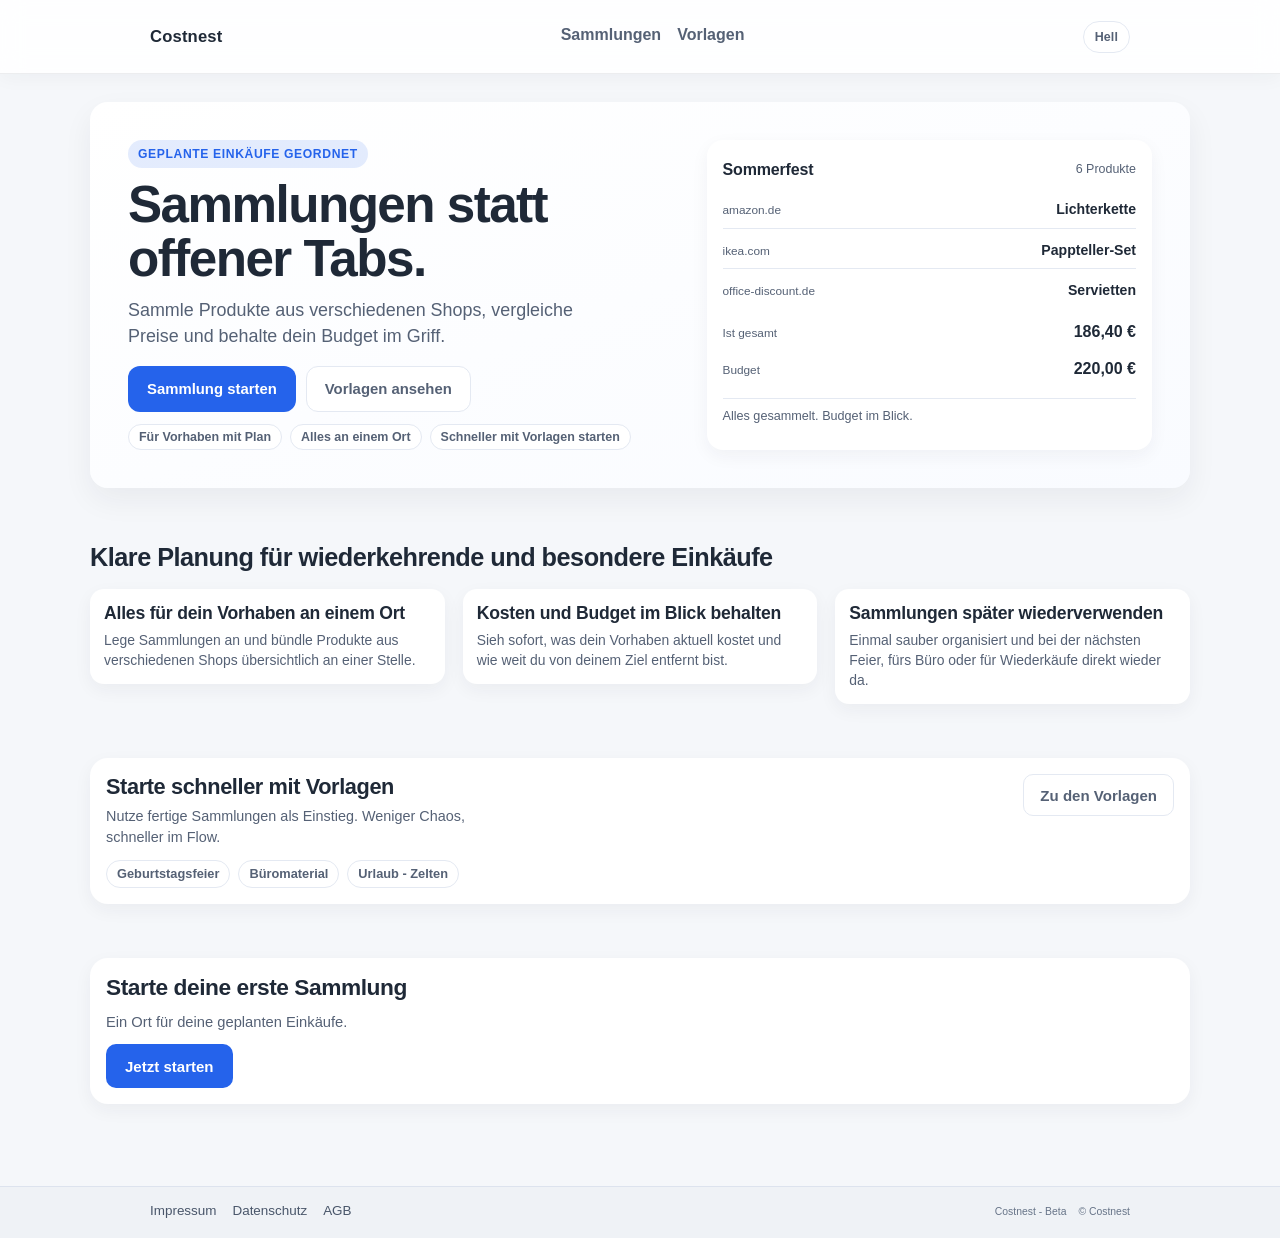
==== commit 794266a0: "Refresh home templates section and legal page content" ====
--- a/index.html
+++ b/index.html
@@ -42,15 +42,15 @@
       <div class="home-hero__content">
         <p class="home-eyebrow">Geplante Einkäufe geordnet</p>
         <h1 id="home-hero-title">Sammlungen statt offener Tabs.</h1>
-        <p class="home-subline">Bündle Produkte aus verschiedenen Shops an einem Ort, behalte Kosten und Budget im Blick und nutze deine Sammlungen später wieder.</p>
+        <p class="home-subline">Sammle Produkte aus verschiedenen Shops, vergleiche Preise und behalte dein Budget im Griff.</p>
         <div class="home-cta-group">
           <button type="button" class="button button-primary" id="start-first-collection">Sammlung starten</button>
-          <a class="button button-ghost" href="pages/collections.html">Sammlungen ansehen</a>
+          <a class="button button-ghost" href="pages/templates.html">Vorlagen ansehen</a>
         </div>
         <ul class="home-trust-list" aria-label="Vorteile auf einen Blick">
           <li>Für Vorhaben mit Plan</li>
           <li>Alles an einem Ort</li>
-          <li>Später wiederverwenden</li>
+          <li>Schneller mit Vorlagen starten</li>
         </ul>
       </div>
       <aside class="home-hero__preview" aria-label="Vorschau">
@@ -99,10 +99,23 @@
       </div>
     </section>
 
+    <section class="home-templates" aria-labelledby="home-templates-title">
+      <div class="home-templates__head">
+        <h2 id="home-templates-title">Starte schneller mit Vorlagen</h2>
+        <p>Nutze fertige Sammlungen als Einstieg. Weniger Chaos, schneller im Flow.</p>
+      </div>
+      <a class="button button-ghost home-templates__cta" href="pages/templates.html">Zu den Vorlagen</a>
+      <ul class="home-templates-preview" aria-label="Beispielvorlagen">
+        <li>Geburtstagsfeier</li>
+        <li>Büromaterial</li>
+        <li>Urlaub - Zelten</li>
+      </ul>
+    </section>
+
     <section class="home-note" aria-labelledby="home-note-title">
       <div class="home-note__inner">
-        <h2 id="home-note-title">Für Party, Hochzeit, Büro und wiederkehrende Einkäufe</h2>
-        <p>Starte ohne Konto, sammle deine Produkte geordnet und entscheide beim nächsten Mal deutlich schneller.</p>
+        <h2 id="home-note-title">Starte deine erste Sammlung</h2>
+        <p>Ein Ort für deine geplanten Einkäufe.</p>
         <button type="button" class="button button-primary" id="start-first-collection-cta">Jetzt starten</button>
       </div>
     </section>
@@ -125,4 +138,3 @@
 
 
 
-
--- a/assets/css/pages.css
+++ b/assets/css/pages.css
@@ -21,7 +21,7 @@
 .home-hero__content {
   display: grid;
   align-content: start;
-  gap: 12px;
+  gap: 10px;
 }
 
 .home-eyebrow {
@@ -52,7 +52,7 @@
   margin: 0;
   font-size: clamp(1rem, 0.94rem + 0.24vw, 1.12rem);
   line-height: 1.5;
-  max-width: 54ch;
+  max-width: 50ch;
   color: var(--color-text-soft);
 }
 
@@ -61,7 +61,7 @@
   flex-wrap: wrap;
   gap: 10px;
   align-items: center;
-  margin-top: 4px;
+  margin-top: 6px;
 }
 
 .home-cta-group .button {
@@ -200,7 +200,7 @@
 
 .home-benefits {
   display: grid;
-  gap: 14px;
+  gap: 16px;
 }
 
 .home-benefits__head h2 {
@@ -244,6 +244,65 @@
   background: var(--color-surface);
   box-shadow: var(--shadow-surface);
   padding: 16px;
+}
+
+.home-templates {
+  display: grid;
+  grid-template-columns: minmax(0, 1fr) auto;
+  gap: 12px 16px;
+  align-items: start;
+  padding: 16px;
+  border-radius: var(--radius-lg);
+  background: var(--color-surface);
+  box-shadow: var(--shadow-surface);
+}
+
+.home-templates__head {
+  min-width: 0;
+  display: grid;
+  gap: 6px;
+}
+
+.home-templates__head h2 {
+  margin: 0;
+  font-size: clamp(1.16rem, 1.08rem + 0.35vw, 1.36rem);
+  letter-spacing: -0.018em;
+}
+
+.home-templates__head p {
+  margin: 0;
+  font-size: 0.9rem;
+  line-height: 1.45;
+  color: var(--color-text-soft);
+  max-width: 48ch;
+}
+
+.home-templates__cta {
+  min-height: 42px;
+  align-self: start;
+  text-decoration: none;
+}
+
+.home-templates-preview {
+  grid-column: 1 / -1;
+  margin: 0;
+  padding: 0;
+  list-style: none;
+  display: flex;
+  flex-wrap: wrap;
+  gap: 8px;
+}
+
+.home-templates-preview li {
+  display: inline-flex;
+  align-items: center;
+  min-height: 28px;
+  padding: 0 10px;
+  border-radius: var(--radius-pill);
+  border: 1px solid var(--color-border);
+  color: var(--color-text-soft);
+  font-size: 0.8rem;
+  font-weight: 620;
 }
 
 .home-note__inner {
@@ -325,6 +384,322 @@
   gap: var(--space-3);
 }
 
+.page-templates {
+  display: grid;
+  gap: clamp(12px, 2vw, 20px);
+}
+
+.templates-controls {
+  display: grid;
+  gap: 12px;
+  padding: 14px;
+}
+
+.templates-controls__search {
+  display: grid;
+  gap: 6px;
+}
+
+.templates-controls__label {
+  font-size: 0.8rem;
+  font-weight: 670;
+  color: var(--color-text-soft);
+}
+
+.templates-controls__search input {
+  min-height: 40px;
+}
+
+.templates-controls__hint {
+  margin: 0;
+  font-size: 0.78rem;
+  color: var(--color-text-soft);
+}
+
+.templates-controls__chips {
+  display: flex;
+  flex-wrap: wrap;
+  gap: 8px;
+}
+
+.template-filter-chip {
+  min-height: 32px;
+  padding: 0 12px;
+  border-radius: var(--radius-pill);
+  border: 1px solid var(--color-border);
+  background: var(--color-surface);
+  color: var(--color-text-soft);
+  font-size: 0.82rem;
+  font-weight: 630;
+  cursor: pointer;
+}
+
+.template-filter-chip:hover {
+  border-color: var(--color-border-strong);
+  color: var(--color-text);
+}
+
+.template-filter-chip.is-active {
+  border-color: color-mix(in srgb, var(--color-primary) 46%, transparent);
+  background: color-mix(in srgb, var(--color-primary) 12%, var(--color-surface));
+  color: var(--color-primary);
+}
+
+.template-filter-chip:focus-visible {
+  outline: none;
+  box-shadow: 0 0 0 3px color-mix(in srgb, var(--color-focus-ring) 30%, transparent);
+}
+
+.templates-groups {
+  display: grid;
+  gap: 12px;
+}
+
+.template-group {
+  display: grid;
+  gap: 12px;
+  padding: 14px;
+}
+
+.template-group__head {
+  display: flex;
+  align-items: flex-start;
+  justify-content: space-between;
+  gap: 12px;
+}
+
+.template-group__meta {
+  min-width: 0;
+  display: grid;
+  gap: 4px;
+}
+
+.template-group__meta h2 {
+  margin: 0;
+  font-size: 1.05rem;
+  letter-spacing: -0.012em;
+}
+
+.template-group__meta p {
+  margin: 0;
+  color: var(--color-text-soft);
+  font-size: 0.86rem;
+  line-height: 1.42;
+}
+
+.template-group__meta small {
+  margin-top: 2px;
+  color: var(--color-text-soft);
+  font-size: 0.77rem;
+  font-weight: 640;
+}
+
+.template-group__toggle {
+  min-height: 34px;
+  padding: 0 10px;
+  border-radius: 999px;
+  border: 1px solid var(--color-border);
+  background: var(--color-surface);
+  color: var(--color-text-soft);
+  display: inline-flex;
+  align-items: center;
+  gap: 8px;
+  font-size: 0.79rem;
+  font-weight: 650;
+  cursor: pointer;
+}
+
+.template-group__toggle:hover {
+  color: var(--color-text);
+  border-color: var(--color-border-strong);
+}
+
+.template-group__toggle[aria-disabled="true"] {
+  opacity: 0.7;
+  cursor: default;
+}
+
+.template-group__toggle-icon {
+  font-size: 1.05rem;
+  line-height: 1;
+}
+
+.template-group__content[hidden] {
+  display: none;
+}
+
+.template-group__grid {
+  display: grid;
+  grid-template-columns: repeat(2, minmax(0, 1fr));
+  gap: 10px;
+}
+
+.template-card {
+  min-width: 0;
+  display: grid;
+  gap: 8px;
+  padding: 13px 14px;
+  border-radius: var(--radius-md);
+  border: 1px solid var(--color-border);
+  background: var(--color-surface);
+}
+
+.template-card--link {
+  color: inherit;
+  text-decoration: none;
+  transition: transform 150ms ease, box-shadow 150ms ease, border-color 150ms ease;
+}
+
+.template-card--link:hover {
+  transform: translateY(-1px);
+  box-shadow: var(--shadow-surface);
+  border-color: var(--color-border-strong);
+}
+
+.template-card--link:focus-visible {
+  outline: none;
+  box-shadow: var(--shadow-soft), 0 0 0 3px color-mix(in srgb, var(--color-focus-ring) 36%, transparent);
+}
+
+.template-card h2,
+.template-card h3 {
+  margin: 0;
+  font-size: 0.99rem;
+  letter-spacing: -0.01em;
+}
+
+.template-card p {
+  margin: 0;
+  color: var(--color-text-soft);
+  font-size: 0.9rem;
+  line-height: 1.46;
+}
+
+.template-card small {
+  width: fit-content;
+  margin-top: 1px;
+  display: inline-flex;
+  align-items: center;
+  min-height: 22px;
+  padding: 0 8px;
+  border-radius: var(--radius-pill);
+  border: 1px solid var(--color-border);
+  color: var(--color-text-soft);
+  font-size: 0.73rem;
+  font-weight: 640;
+}
+
+.page-template-detail {
+  display: grid;
+  gap: 16px;
+}
+
+.template-detail-nav {
+  margin-top: 2px;
+}
+
+.template-back-link {
+  display: inline-flex;
+  align-items: center;
+  min-height: 30px;
+  padding: 0 8px;
+  border-radius: var(--radius-pill);
+  color: var(--color-text-soft);
+  text-decoration: none;
+  font-size: 0.82rem;
+  font-weight: 620;
+}
+
+.template-back-link:hover {
+  color: var(--color-text);
+  background: var(--color-surface-muted);
+}
+
+.template-back-link:focus-visible {
+  outline: none;
+  box-shadow: 0 0 0 3px color-mix(in srgb, var(--color-focus-ring) 30%, transparent);
+}
+
+.template-category {
+  width: fit-content;
+  margin: 0 0 4px;
+  display: inline-flex;
+  align-items: center;
+  min-height: 24px;
+  padding: 0 9px;
+  border-radius: var(--radius-pill);
+  border: 1px solid var(--color-border);
+  background: var(--color-surface);
+  color: var(--color-text-soft);
+  font-size: 0.76rem;
+  font-weight: 640;
+}
+
+.template-detail-head {
+  margin-bottom: 6px;
+}
+
+.template-detail-head p {
+  margin-top: 4px;
+  color: var(--color-text-soft);
+}
+
+.template-suggestions-list {
+  display: grid;
+  gap: 10px;
+}
+
+.template-suggestion {
+  display: flex;
+  align-items: center;
+  justify-content: space-between;
+  gap: 12px;
+  padding: 12px 14px;
+}
+
+.template-suggestion__check {
+  min-width: 0;
+  display: flex;
+  align-items: center;
+  gap: 10px;
+  cursor: pointer;
+}
+
+.template-suggestion__check input[type="checkbox"] {
+  width: 16px;
+  height: 16px;
+  margin: 0;
+}
+
+.template-suggestion__title {
+  font-size: 0.95rem;
+  font-weight: 620;
+  color: var(--color-text);
+}
+
+.template-suggestion__meta {
+  display: inline-flex;
+  align-items: baseline;
+  gap: 10px;
+  white-space: nowrap;
+}
+
+.template-suggestion__price {
+  font-weight: 700;
+  color: var(--color-text);
+}
+
+.template-suggestion__quantity {
+  color: var(--color-text-soft);
+  font-size: 0.85rem;
+}
+
+.template-detail-footer-action {
+  margin-top: 4px;
+  display: flex;
+  justify-content: flex-end;
+}
+
 .legal-section {
   padding: var(--space-4);
 }
@@ -370,6 +745,17 @@
     gap: 12px;
   }
 
+  .home-templates {
+    grid-template-columns: 1fr;
+    gap: 10px;
+    padding: 14px;
+  }
+
+  .home-templates__cta {
+    width: 100%;
+    justify-content: center;
+  }
+
   .home-benefit {
     padding: 12px;
   }
@@ -384,6 +770,46 @@
     flex-direction: column;
     align-items: stretch;
     gap: var(--space-3);
+  }
+
+  .templates-controls {
+    padding: 12px;
+  }
+
+  .template-group {
+    padding: 12px;
+    gap: 10px;
+  }
+
+  .template-group__head {
+    align-items: stretch;
+    flex-direction: column;
+  }
+
+  .template-group__toggle {
+    width: fit-content;
+  }
+
+  .template-group__grid {
+    grid-template-columns: 1fr;
+    gap: 10px;
+  }
+
+  .template-suggestion {
+    flex-wrap: wrap;
+    align-items: flex-start;
+    gap: 8px 10px;
+  }
+
+  .template-suggestion__meta {
+    width: 100%;
+    justify-content: flex-end;
+  }
+
+  .template-detail-footer-action .button,
+  .template-detail-head .button {
+    width: 100%;
+    justify-content: center;
   }
 
   body[data-page="collection-detail"] .page-collection-detail {
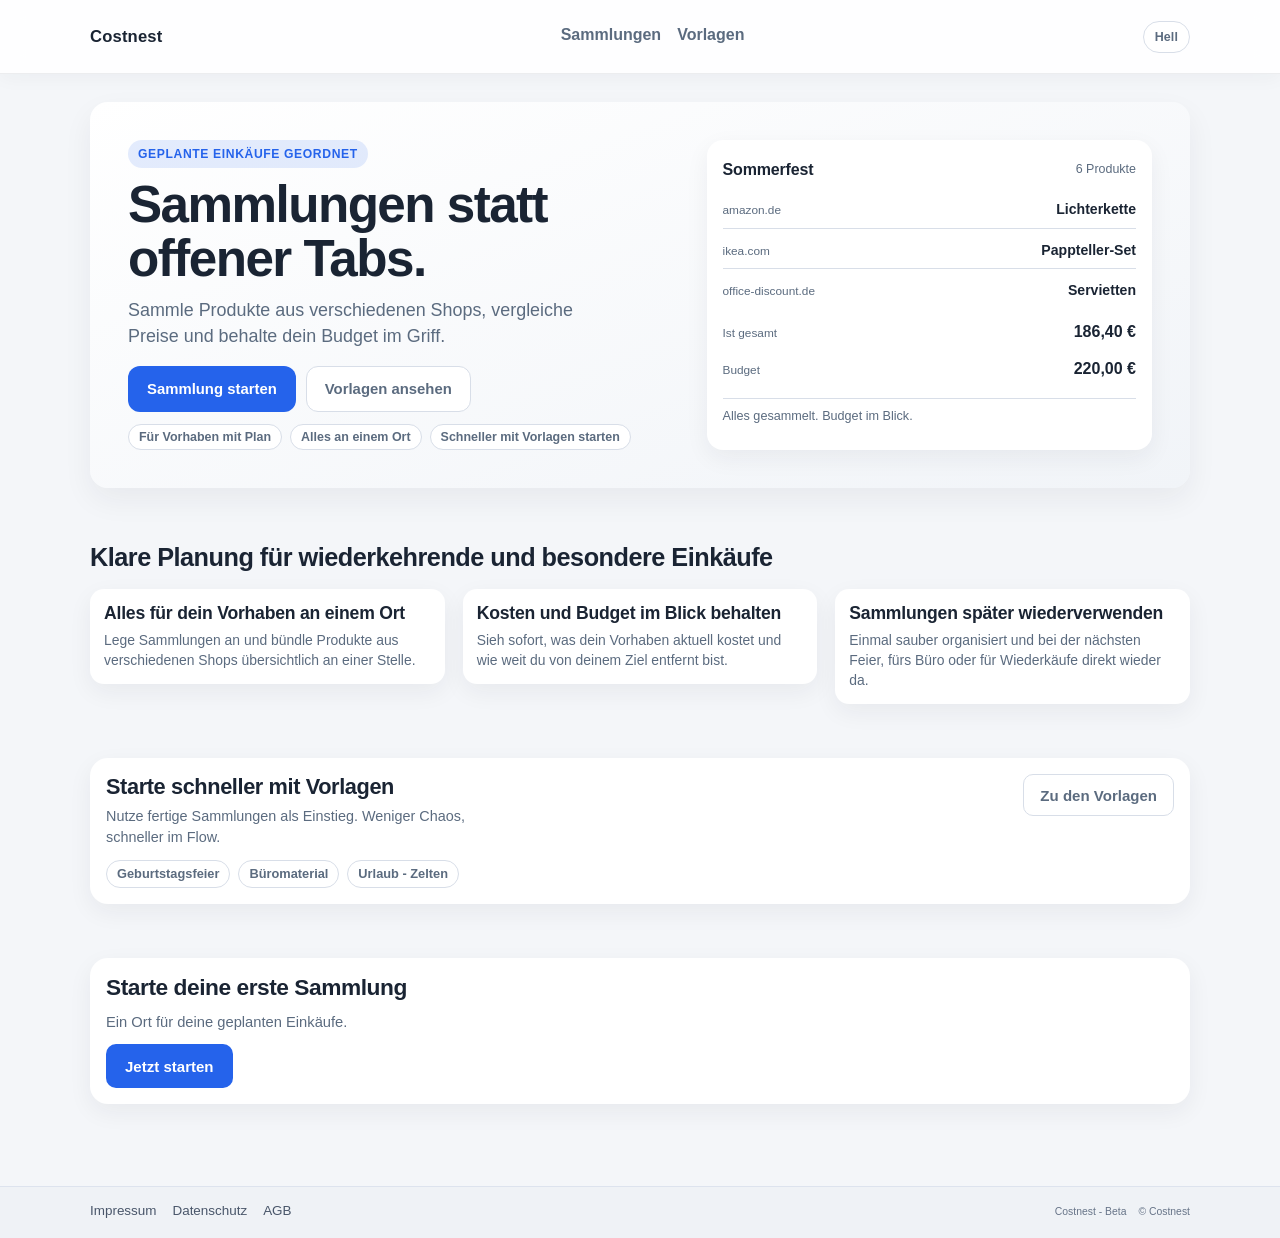
==== commit 55b36ff2: "Refine template detail spacing and switch home link to root" ====
--- a/index.html
+++ b/index.html
@@ -5,6 +5,7 @@
   <meta name="viewport" content="width=device-width, initial-scale=1">
   <title>Costnest | Links Bündeln</title>
   <meta name="description" content="Preise und Wunschpreise in Sammlungen klar vergleichen.">
+  <link rel="canonical" href="https://costnest.app/" />
   <script>
     (function () {
       var key = 'costnest.theme';
@@ -137,4 +138,3 @@
 
 
 
-
--- a/assets/css/base.css
+++ b/assets/css/base.css
@@ -1,16 +1,16 @@
 ﻿:root {
   --font-family: "Segoe UI", "Aptos", "Helvetica Neue", sans-serif;
 
-  --color-bg: #F5F7FA;
+  --color-bg: #F4F6F9;
   --color-surface: #FFFFFF;
-  --color-surface-muted: #F9FBFF;
-  --color-text: #1F2937;
-  --color-text-soft: #556175;
+  --color-surface-muted: #F1F4F8;
+  --color-text: #1A2433;
+  --color-text-soft: #5B6B7F;
   --color-primary: #2563EB;
   --color-primary-hover: #1D4ED8;
   --color-success: #16A34A;
   --color-danger: #DC2626;
-  --color-border: #E4E9F2;
+  --color-border: #D8DEE8;
 
   --color-overlay: rgba(17, 31, 60, 0.38);
   --color-header-bg: rgba(255, 255, 255, 0.88);
@@ -37,27 +37,27 @@
   --space-7: 32px;
 
   --shadow-soft: 0 12px 30px rgba(31, 41, 55, 0.06);
-  --shadow-surface: 0 6px 18px rgba(31, 41, 55, 0.05);
+  --shadow-surface: 0 8px 24px rgba(31, 41, 55, 0.06);
   --shadow-focus: 0 0 0 3px rgba(37, 99, 235, 0.24);
   --shadow-header: 0 4px 18px rgba(31, 41, 55, 0.04);
 
   --header-height: 74px;
-  --content-width: 980px;
+  --content-width: 1100px;
 
   color-scheme: light;
 }
 
 html[data-theme="dark"] {
-  --color-bg: #0E131A;
-  --color-surface: #161D27;
+  --color-bg: #0B0F14;
+  --color-surface: #161C23;
   --color-surface-muted: #1C2430;
-  --color-text: #E5ECF8;
-  --color-text-soft: #9AA8BC;
+  --color-text: #E6EDF6;
+  --color-text-soft: #9FB0C6;
   --color-primary: #4F83FF;
   --color-primary-hover: #6A95FF;
   --color-success: #38C275;
   --color-danger: #F06A6A;
-  --color-border: #2A3445;
+  --color-border: #2A3442;
 
   --color-overlay: rgba(4, 8, 14, 0.62);
   --color-header-bg: rgba(18, 24, 33, 0.84);
@@ -71,7 +71,7 @@
   --color-surface-contrast: #111722;
 
   --shadow-soft: 0 16px 36px rgba(0, 0, 0, 0.34);
-  --shadow-surface: 0 10px 24px rgba(0, 0, 0, 0.28);
+  --shadow-surface: 0 8px 24px rgba(0, 0, 0, 0.35);
   --shadow-focus: 0 0 0 3px rgba(79, 131, 255, 0.34);
   --shadow-header: 0 8px 24px rgba(0, 0, 0, 0.24);
 
--- a/assets/css/pages.css
+++ b/assets/css/pages.css
@@ -389,6 +389,19 @@
   gap: clamp(12px, 2vw, 20px);
 }
 
+.templates-intro {
+  display: grid;
+  gap: 8px;
+  padding: 14px;
+}
+
+.templates-intro p {
+  margin: 0;
+  color: var(--color-text-soft);
+  font-size: 0.9rem;
+  line-height: 1.45;
+}
+
 .templates-controls {
   display: grid;
   gap: 12px;
@@ -591,16 +604,18 @@
 
 .page-template-detail {
   display: grid;
-  gap: 16px;
+  gap: 24px;
 }
 
 .template-detail-nav {
-  margin-top: 2px;
+  margin-top: 0;
+  margin-bottom: 8px;
 }
 
 .template-back-link {
   display: inline-flex;
   align-items: center;
+  gap: 6px;
   min-height: 30px;
   padding: 0 8px;
   border-radius: var(--radius-pill);
@@ -620,33 +635,46 @@
   box-shadow: 0 0 0 3px color-mix(in srgb, var(--color-focus-ring) 30%, transparent);
 }
 
-.template-category {
-  width: fit-content;
-  margin: 0 0 4px;
-  display: inline-flex;
-  align-items: center;
-  min-height: 24px;
-  padding: 0 9px;
-  border-radius: var(--radius-pill);
-  border: 1px solid var(--color-border);
-  background: var(--color-surface);
-  color: var(--color-text-soft);
-  font-size: 0.76rem;
-  font-weight: 640;
+.template-back-link__icon {
+  font-size: 1.08rem;
+  line-height: 1;
+  transform: translateY(-0.5px);
 }
 
 .template-detail-head {
-  margin-bottom: 6px;
+  margin-bottom: 0;
+  padding: clamp(20px, 2.8vw, 24px);
+}
+
+.template-detail-head__content {
+  display: grid;
+  gap: 12px;
+}
+
+.template-detail-head h1 {
+  margin: 0;
+  font-size: clamp(1.36rem, 1.2rem + 0.7vw, 1.82rem);
+  letter-spacing: -0.015em;
 }
 
 .template-detail-head p {
-  margin-top: 4px;
-  color: var(--color-text-soft);
+  margin: 0;
+  color: var(--color-text-soft);
+  font-size: 0.95rem;
+  line-height: 1.5;
+  max-width: 70ch;
+}
+
+.template-detail-top-action {
+  display: flex;
+  justify-content: flex-start;
+  margin-top: 8px;
+  margin-bottom: 32px;
 }
 
 .template-suggestions-list {
   display: grid;
-  gap: 10px;
+  gap: 12px;
 }
 
 .template-suggestion {
@@ -654,7 +682,8 @@
   align-items: center;
   justify-content: space-between;
   gap: 12px;
-  padding: 12px 14px;
+  padding: 16px 18px;
+  min-height: 72px;
 }
 
 .template-suggestion__check {
@@ -695,9 +724,51 @@
 }
 
 .template-detail-footer-action {
-  margin-top: 4px;
-  display: flex;
-  justify-content: flex-end;
+  margin-top: 32px;
+  display: flex;
+  justify-content: center;
+}
+
+.template-related {
+  display: grid;
+  gap: 16px;
+  padding: 16px;
+  margin-top: 40px;
+}
+
+.template-related h2 {
+  margin: 0;
+  font-size: 0.95rem;
+}
+
+.template-related nav {
+  display: flex;
+  flex-wrap: wrap;
+  gap: 10px;
+}
+
+.template-related__link {
+  display: inline-flex;
+  align-items: center;
+  min-height: 34px;
+  padding: 0 12px;
+  border-radius: var(--radius-pill);
+  border: 1px solid var(--color-border);
+  background: var(--color-surface);
+  color: var(--color-text-soft);
+  text-decoration: none;
+  font-size: 0.82rem;
+  font-weight: 620;
+}
+
+.template-related__link:hover {
+  border-color: var(--color-border-strong);
+  color: var(--color-text);
+}
+
+.template-related__link:focus-visible {
+  outline: none;
+  box-shadow: 0 0 0 3px color-mix(in srgb, var(--color-focus-ring) 30%, transparent);
 }
 
 .legal-section {
@@ -807,7 +878,7 @@
   }
 
   .template-detail-footer-action .button,
-  .template-detail-head .button {
+  .template-detail-top-action .button {
     width: 100%;
     justify-content: center;
   }
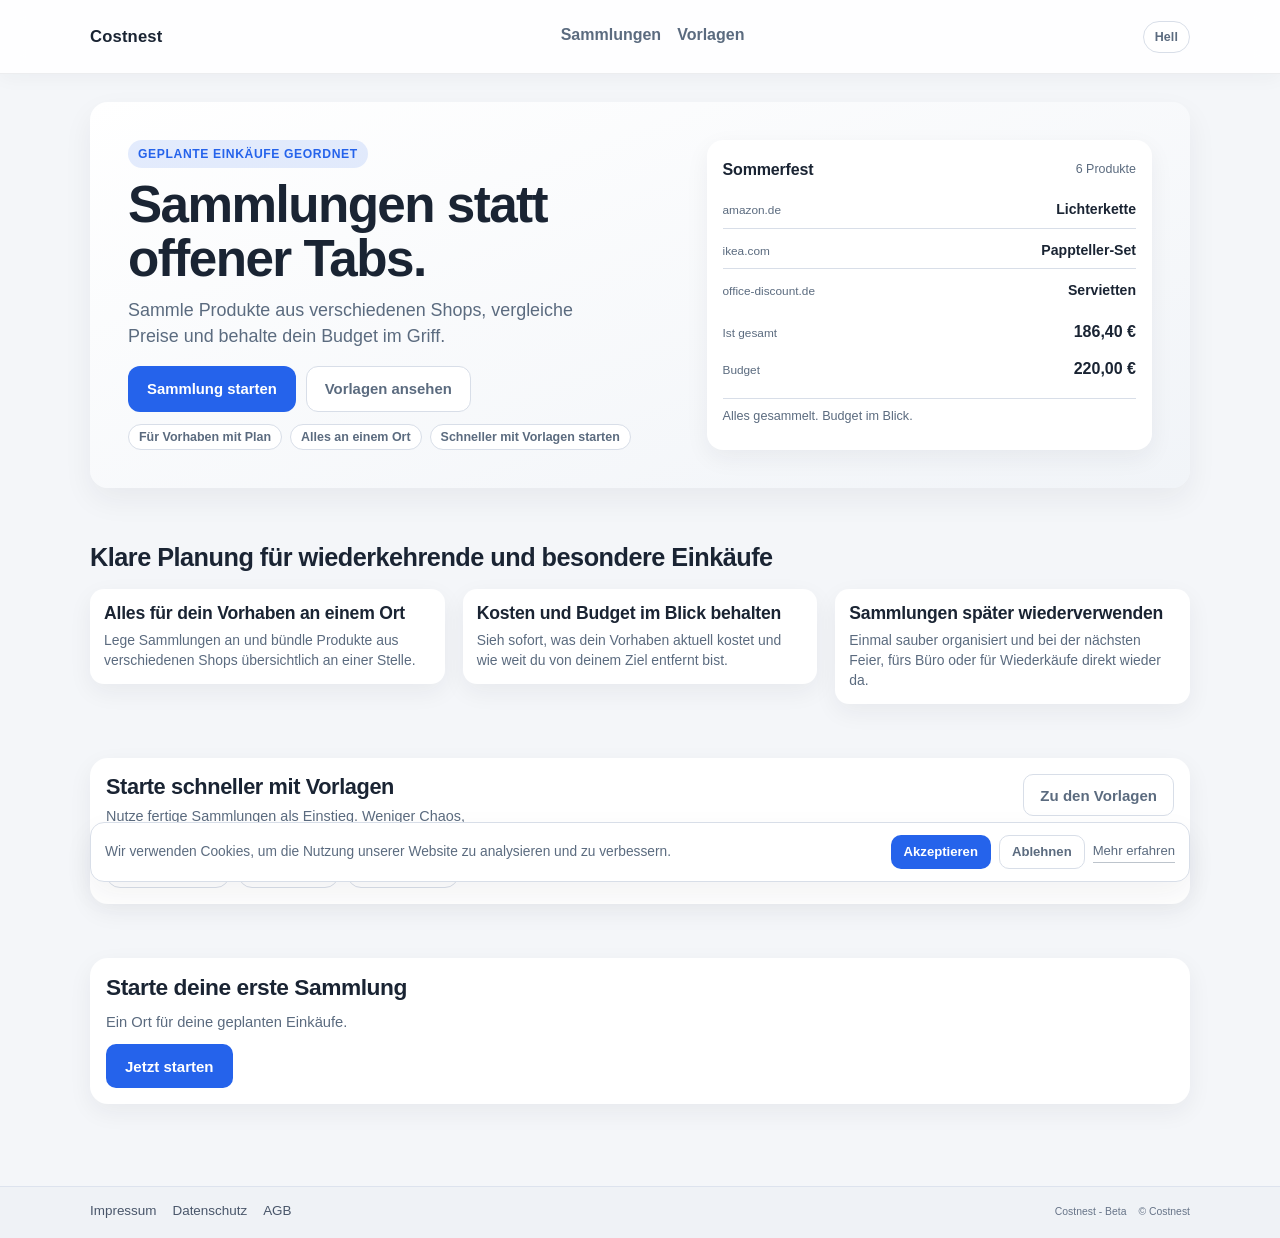
==== commit 654329b9: "Add cookie banner and update privacy pages for analytics consent" ====
--- a/index.html
+++ b/index.html
@@ -1,6 +1,6 @@
 ﻿<!doctype html>
 <html lang="de">
-<head>
+  <head>
   <meta charset="utf-8">
   <meta name="viewport" content="width=device-width, initial-scale=1">
   <title>Costnest | Links Bündeln</title>
@@ -131,6 +131,7 @@
   <script src="assets/js/ui/footer.js" defer></script>
   <script src="assets/js/ui/toast.js" defer></script>
   <script src="assets/js/pages/home-page.js" defer></script>
+  <script src="assets/js/ui/cookie-banner.js" defer></script>
   <script src="assets/js/core/bootstrap.js" defer></script>
 </body>
 </html>
@@ -138,3 +139,5 @@
 
 
 
+
+
--- a/assets/css/components.css
+++ b/assets/css/components.css
@@ -326,6 +326,98 @@
   cursor: pointer;
 }
 
+.cookie-banner {
+  position: fixed;
+  left: 50%;
+  transform: translate(-50%, 12px);
+  bottom: calc(18px + env(safe-area-inset-bottom, 0px));
+  z-index: 990;
+  width: min(var(--content-width), calc(100% - 20px));
+  opacity: 0;
+  pointer-events: none;
+  transition: opacity 0.18s ease, transform 0.18s ease;
+}
+
+.cookie-banner.is-visible {
+  opacity: 1;
+  pointer-events: auto;
+  transform: translate(-50%, 0);
+}
+
+.cookie-banner__inner {
+  display: flex;
+  align-items: center;
+  justify-content: space-between;
+  gap: 12px;
+  padding: 12px 14px;
+  border: 1px solid var(--color-border);
+  border-radius: var(--radius-md);
+  background: var(--color-surface);
+  box-shadow: var(--shadow-soft);
+}
+
+.cookie-banner__text {
+  margin: 0;
+  color: var(--color-text-soft);
+  font-size: 0.86rem;
+  line-height: 1.42;
+}
+
+.cookie-banner__actions {
+  display: inline-flex;
+  align-items: center;
+  gap: 8px;
+  flex-shrink: 0;
+}
+
+.cookie-banner__actions .button {
+  min-height: 34px;
+  padding: 0 12px;
+  font-size: 0.82rem;
+}
+
+.cookie-banner__link {
+  font-size: 0.82rem;
+  color: var(--color-text-soft);
+  text-decoration: none;
+  border-bottom: 1px solid color-mix(in srgb, var(--color-text-soft) 40%, transparent);
+}
+
+.cookie-banner__link:hover {
+  color: var(--color-text);
+}
+
+@media (max-width: 720px) {
+  .cookie-banner__inner {
+    flex-direction: column;
+    align-items: stretch;
+    gap: 10px;
+    padding: 12px;
+  }
+
+  .cookie-banner__actions {
+    width: 100%;
+    display: grid;
+    grid-template-columns: 1fr 1fr;
+    gap: 8px;
+  }
+
+  .cookie-banner__actions .button {
+    width: 100%;
+    justify-content: center;
+  }
+
+  .cookie-banner__link {
+    grid-column: 1 / -1;
+    text-align: center;
+    min-height: 30px;
+    align-content: center;
+    border-bottom: none;
+    text-decoration: underline;
+    text-underline-offset: 2px;
+  }
+}
+
 .item-quantity-badge {
   display: inline-flex;
   align-items: center;
--- a/assets/css/pages.css
+++ b/assets/css/pages.css
@@ -605,6 +605,7 @@
 .page-template-detail {
   display: grid;
   gap: 24px;
+  padding-bottom: 120px;
 }
 
 .template-detail-nav {
@@ -665,32 +666,38 @@
   max-width: 70ch;
 }
 
-.template-detail-top-action {
-  display: flex;
-  justify-content: flex-start;
-  margin-top: 8px;
-  margin-bottom: 32px;
-}
-
 .template-suggestions-list {
-  display: grid;
-  gap: 12px;
-}
-
-.template-suggestion {
-  display: flex;
-  align-items: center;
-  justify-content: space-between;
-  gap: 12px;
-  padding: 16px 18px;
-  min-height: 72px;
+  display: block;
+}
+
+.template-list-card {
+  padding: 0;
+  overflow: hidden;
+}
+
+.template-row {
+  display: grid;
+  grid-template-columns: auto minmax(0, 1fr) auto;
+  align-items: center;
+  gap: 10px;
+  padding: 10px 14px;
+  min-height: 44px;
+  border-bottom: 1px solid var(--color-border);
+}
+
+.template-row:last-child {
+  border-bottom: none;
+}
+
+.template-row:hover {
+  background: var(--color-surface-muted);
 }
 
 .template-suggestion__check {
-  min-width: 0;
-  display: flex;
-  align-items: center;
-  gap: 10px;
+  display: inline-flex;
+  align-items: center;
+  justify-content: center;
+  width: 22px;
   cursor: pointer;
 }
 
@@ -700,33 +707,108 @@
   margin: 0;
 }
 
-.template-suggestion__title {
-  font-size: 0.95rem;
+.template-suggestion__title-wrap {
+  min-width: 0;
+}
+
+.template-suggestion__title-button {
+  width: 100%;
+  min-height: 30px;
+  padding: 4px 6px;
+  border: 1px solid transparent;
+  border-radius: 8px;
+  background: transparent;
+  color: var(--color-text);
+  font-size: 0.92rem;
   font-weight: 620;
+  text-align: left;
+  cursor: text;
+}
+
+.template-suggestion__title-button:hover {
+  background: var(--color-surface-muted);
+}
+
+.template-suggestion__title-input {
+  width: 100%;
+  min-height: 30px;
+  padding: 4px 8px;
+  border: 1px solid var(--color-border);
+  border-radius: 8px;
+  background: var(--color-surface);
   color: var(--color-text);
+  font-size: 0.92rem;
+}
+
+.template-suggestion__title-input:focus,
+.template-suggestion__input:focus {
+  outline: none;
+  border-color: var(--color-primary);
+  box-shadow: 0 0 0 2px color-mix(in srgb, var(--color-primary) 16%, transparent);
+}
+
+.template-suggestion__title-input.is-hidden,
+.template-suggestion__title-button.is-hidden,
+.template-suggestion__field span.is-hidden {
+  display: none;
+}
+
+.template-row.is-title-editing .template-suggestion__title-wrap {
+  align-self: stretch;
 }
 
 .template-suggestion__meta {
   display: inline-flex;
-  align-items: baseline;
-  gap: 10px;
+  align-items: center;
+  gap: 8px;
   white-space: nowrap;
 }
 
-.template-suggestion__price {
-  font-weight: 700;
+.template-suggestion__field {
+  display: inline-flex;
+  align-items: center;
+  gap: 6px;
+  color: var(--color-text-soft);
+  font-size: 0.76rem;
+}
+
+.template-suggestion__input {
+  height: 30px;
+  border: 1px solid var(--color-border);
+  border-radius: 8px;
+  background: var(--color-surface);
   color: var(--color-text);
-}
-
-.template-suggestion__quantity {
-  color: var(--color-text-soft);
-  font-size: 0.85rem;
+  padding: 0 8px;
+  font-size: 0.86rem;
+}
+
+.template-suggestion__input--price {
+  width: 92px;
+}
+
+.template-suggestion__input--quantity {
+  width: 62px;
 }
 
 .template-detail-footer-action {
   margin-top: 32px;
   display: flex;
   justify-content: center;
+}
+
+.template-floating-cta {
+  position: fixed;
+  left: 50%;
+  transform: translateX(-50%);
+  bottom: calc(24px + env(safe-area-inset-bottom, 0px));
+  z-index: 100;
+  width: auto;
+  max-width: 90%;
+  margin-top: 0;
+}
+
+.template-floating-cta .button {
+  box-shadow: var(--shadow-soft);
 }
 
 .template-related {
@@ -866,21 +948,39 @@
     gap: 10px;
   }
 
-  .template-suggestion {
-    flex-wrap: wrap;
-    align-items: flex-start;
-    gap: 8px 10px;
+  .template-row {
+    grid-template-columns: auto minmax(0, 1fr);
+    align-items: center;
+    gap: 8px;
+    padding: 8px 12px;
   }
 
   .template-suggestion__meta {
     width: 100%;
-    justify-content: flex-end;
-  }
-
-  .template-detail-footer-action .button,
-  .template-detail-top-action .button {
+    justify-content: flex-start;
+    grid-column: 2 / 3;
+  }
+
+  .template-suggestion__field {
+    flex: 1 1 auto;
+    justify-content: space-between;
+  }
+
+  .template-suggestion__input--price,
+  .template-suggestion__input--quantity {
+    width: 100%;
+    max-width: 120px;
+  }
+
+  .template-detail-footer-action .button {
     width: 100%;
     justify-content: center;
+  }
+
+  .template-floating-cta {
+    width: calc(100% - 20px);
+    max-width: 460px;
+    bottom: calc(14px + env(safe-area-inset-bottom, 0px));
   }
 
   body[data-page="collection-detail"] .page-collection-detail {
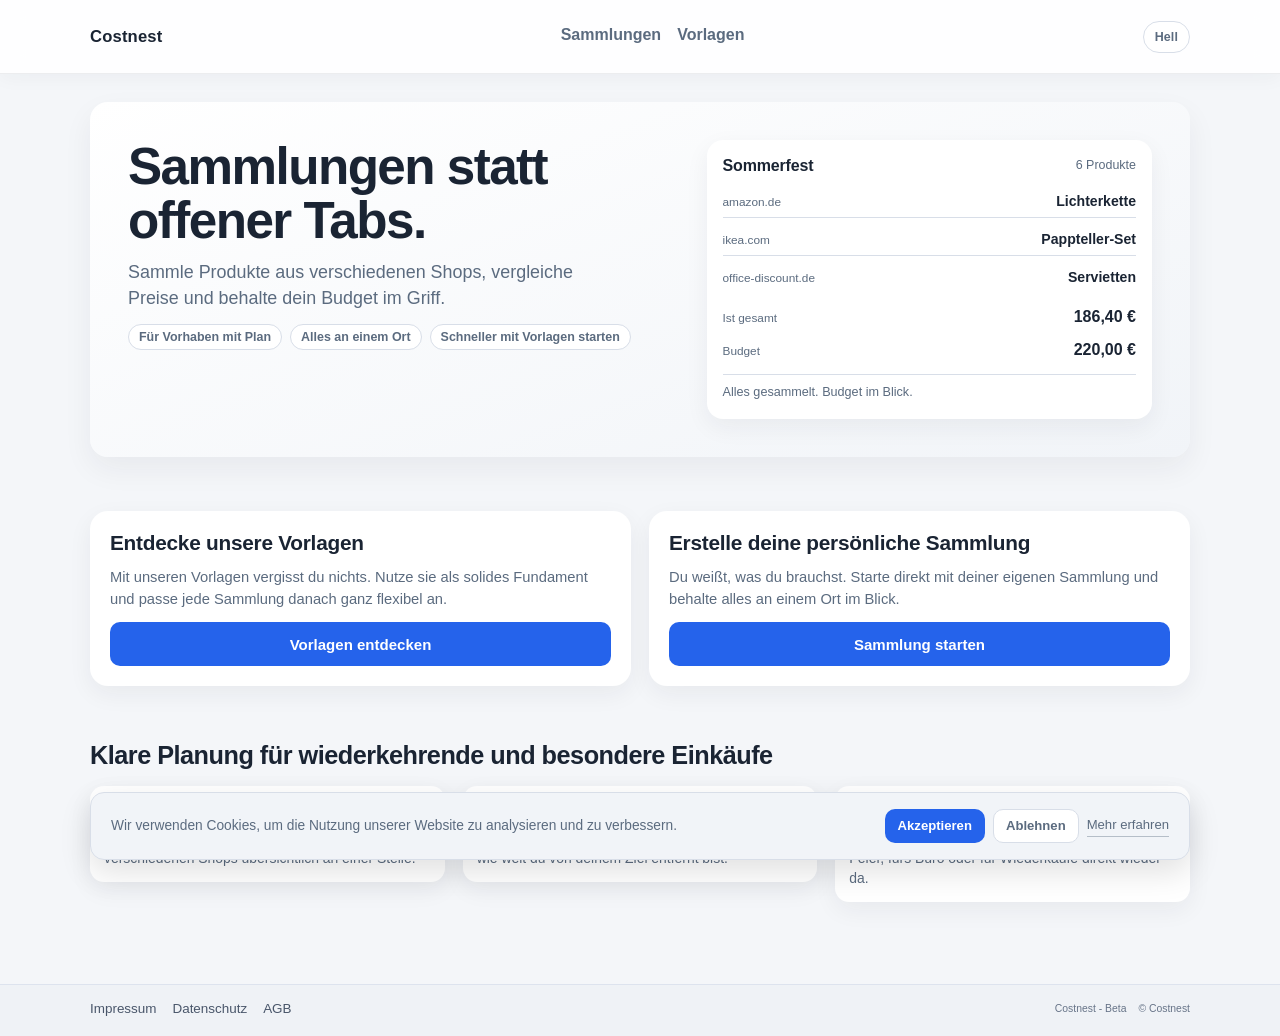
==== commit b464eba0: "Redesign homepage cards and simplify collection CTA labels" ====
--- a/index.html
+++ b/index.html
@@ -41,13 +41,8 @@
   <main id="content" class="page page-home">
     <section class="home-hero" id="costnest" aria-labelledby="home-hero-title">
       <div class="home-hero__content">
-        <p class="home-eyebrow">Geplante Einkäufe geordnet</p>
         <h1 id="home-hero-title">Sammlungen statt offener Tabs.</h1>
         <p class="home-subline">Sammle Produkte aus verschiedenen Shops, vergleiche Preise und behalte dein Budget im Griff.</p>
-        <div class="home-cta-group">
-          <button type="button" class="button button-primary" id="start-first-collection">Sammlung starten</button>
-          <a class="button button-ghost" href="pages/templates.html">Vorlagen ansehen</a>
-        </div>
         <ul class="home-trust-list" aria-label="Vorteile auf einen Blick">
           <li>Für Vorhaben mit Plan</li>
           <li>Alles an einem Ort</li>
@@ -80,6 +75,19 @@
       </aside>
     </section>
 
+    <section class="home-dual-cards" aria-label="Schneller Einstieg">
+      <article class="home-dual-card">
+        <h2>Entdecke unsere Vorlagen</h2>
+        <p>Mit unseren Vorlagen vergisst du nichts. Nutze sie als solides Fundament und passe jede Sammlung danach ganz flexibel an.</p>
+        <a class="button button-primary home-dual-card__cta" href="pages/templates.html">Vorlagen entdecken</a>
+      </article>
+      <article class="home-dual-card">
+        <h2>Erstelle deine persönliche Sammlung</h2>
+        <p>Du weißt, was du brauchst. Starte direkt mit deiner eigenen Sammlung und behalte alles an einem Ort im Blick.</p>
+        <button type="button" class="button button-primary home-dual-card__cta" id="start-first-collection-secondary">Sammlung starten</button>
+      </article>
+    </section>
+
     <section class="home-benefits" aria-labelledby="home-benefits-title">
       <header class="home-benefits__head">
         <h2 id="home-benefits-title">Klare Planung für wiederkehrende und besondere Einkäufe</h2>
@@ -100,26 +108,6 @@
       </div>
     </section>
 
-    <section class="home-templates" aria-labelledby="home-templates-title">
-      <div class="home-templates__head">
-        <h2 id="home-templates-title">Starte schneller mit Vorlagen</h2>
-        <p>Nutze fertige Sammlungen als Einstieg. Weniger Chaos, schneller im Flow.</p>
-      </div>
-      <a class="button button-ghost home-templates__cta" href="pages/templates.html">Zu den Vorlagen</a>
-      <ul class="home-templates-preview" aria-label="Beispielvorlagen">
-        <li>Geburtstagsfeier</li>
-        <li>Büromaterial</li>
-        <li>Urlaub - Zelten</li>
-      </ul>
-    </section>
-
-    <section class="home-note" aria-labelledby="home-note-title">
-      <div class="home-note__inner">
-        <h2 id="home-note-title">Starte deine erste Sammlung</h2>
-        <p>Ein Ort für deine geplanten Einkäufe.</p>
-        <button type="button" class="button button-primary" id="start-first-collection-cta">Jetzt starten</button>
-      </div>
-    </section>
   </main>
   <div id="app-footer"></div>
 
--- a/assets/css/base.css
+++ b/assets/css/base.css
@@ -48,32 +48,32 @@
 }
 
 html[data-theme="dark"] {
-  --color-bg: #0B0F14;
-  --color-surface: #161C23;
-  --color-surface-muted: #1C2430;
-  --color-text: #E6EDF6;
-  --color-text-soft: #9FB0C6;
+  --color-bg: #070B11;
+  --color-surface: #1A2330;
+  --color-surface-muted: #232E3D;
+  --color-text: #F1F6FF;
+  --color-text-soft: #B7C4D7;
   --color-primary: #4F83FF;
   --color-primary-hover: #6A95FF;
   --color-success: #38C275;
   --color-danger: #F06A6A;
-  --color-border: #2A3442;
-
-  --color-overlay: rgba(4, 8, 14, 0.62);
-  --color-header-bg: rgba(18, 24, 33, 0.84);
-  --color-header-border: rgba(148, 163, 184, 0.16);
-  --color-footer-bg: #121922;
-  --color-footer-border: #2A3445;
-  --color-footer-link: #B5C2D4;
-  --color-footer-meta: #8FA0B6;
-
-  --color-text-inverse: #0F1722;
-  --color-surface-contrast: #111722;
-
-  --shadow-soft: 0 16px 36px rgba(0, 0, 0, 0.34);
-  --shadow-surface: 0 8px 24px rgba(0, 0, 0, 0.35);
-  --shadow-focus: 0 0 0 3px rgba(79, 131, 255, 0.34);
-  --shadow-header: 0 8px 24px rgba(0, 0, 0, 0.24);
+  --color-border: #3A4658;
+
+  --color-overlay: rgba(3, 7, 12, 0.68);
+  --color-header-bg: rgba(16, 23, 34, 0.9);
+  --color-header-border: rgba(173, 189, 211, 0.22);
+  --color-footer-bg: #121B28;
+  --color-footer-border: #354258;
+  --color-footer-link: #C1CEE0;
+  --color-footer-meta: #9FB0C8;
+
+  --color-text-inverse: #0E1722;
+  --color-surface-contrast: #202B39;
+
+  --shadow-soft: 0 20px 46px rgba(0, 0, 0, 0.46);
+  --shadow-surface: 0 12px 30px rgba(0, 0, 0, 0.44);
+  --shadow-focus: 0 0 0 3px rgba(79, 131, 255, 0.44);
+  --shadow-header: 0 10px 30px rgba(0, 0, 0, 0.34);
 
   color-scheme: dark;
 }
@@ -184,7 +184,7 @@
 }
 
 html[data-theme="dark"] .collection-item--bought {
-  background: linear-gradient(0deg, #141C26 0%, #18212D 100%) !important;
+  background: linear-gradient(0deg, #1A2533 0%, #212E3F 100%) !important;
 }
 
 html[data-theme="dark"] .button-ghost,
@@ -214,16 +214,16 @@
 html[data-theme="dark"] .icon-button:hover,
 html[data-theme="dark"] .modal-close:hover,
 html[data-theme="dark"] .collection-overview-card__link:hover {
-  background: #202A37 !important;
+  background: #2A374A !important;
   color: var(--color-text) !important;
 }
 
 html[data-theme="dark"] .icon-button-danger,
 html[data-theme="dark"] .collection-item__action-button--danger,
 html[data-theme="dark"] .collection-delete-button {
-  color: #FF8D8D !important;
-  border-color: #5D2A2A !important;
-  background: #2B1A1A !important;
+  color: #FF9E9E !important;
+  border-color: #6A3232 !important;
+  background: #342020 !important;
 }
 
 html[data-theme="dark"] .icon-button-danger:hover,
--- a/assets/css/components.css
+++ b/assets/css/components.css
@@ -330,9 +330,14 @@
   position: fixed;
   left: 50%;
   transform: translate(-50%, 12px);
-  bottom: calc(18px + env(safe-area-inset-bottom, 0px));
+  bottom: calc(40px + env(safe-area-inset-bottom, 0px));
   z-index: 990;
   width: min(var(--content-width), calc(100% - 20px));
+  padding: 16px 20px;
+  border: 1.5px solid var(--color-border);
+  border-radius: var(--radius-md);
+  background: var(--color-surface-muted);
+  box-shadow: 0 12px 32px rgba(0, 0, 0, 0.12);
   opacity: 0;
   pointer-events: none;
   transition: opacity 0.18s ease, transform 0.18s ease;
@@ -349,11 +354,6 @@
   align-items: center;
   justify-content: space-between;
   gap: 12px;
-  padding: 12px 14px;
-  border: 1px solid var(--color-border);
-  border-radius: var(--radius-md);
-  background: var(--color-surface);
-  box-shadow: var(--shadow-soft);
 }
 
 .cookie-banner__text {
--- a/assets/css/pages.css
+++ b/assets/css/pages.css
@@ -203,6 +203,41 @@
   gap: 16px;
 }
 
+.home-dual-cards {
+  display: grid;
+  grid-template-columns: repeat(2, minmax(0, 1fr));
+  gap: clamp(12px, 2vw, 18px);
+}
+
+.home-dual-card {
+  min-width: 0;
+  display: grid;
+  gap: 10px;
+  padding: clamp(14px, 2vw, 20px);
+  border-radius: var(--radius-lg);
+  background: var(--color-surface);
+  box-shadow: var(--shadow-surface);
+}
+
+.home-dual-card h2 {
+  margin: 0;
+  font-size: clamp(1.08rem, 1rem + 0.38vw, 1.3rem);
+  letter-spacing: -0.012em;
+}
+
+.home-dual-card p {
+  margin: 0;
+  font-size: 0.92rem;
+  line-height: 1.5;
+  color: var(--color-text-soft);
+}
+
+.home-dual-card__cta {
+  width: 100%;
+  min-height: 44px;
+  margin-top: 2px;
+}
+
 .home-benefits__head h2 {
   font-size: clamp(1.24rem, 1.14rem + 0.55vw, 1.58rem);
   letter-spacing: -0.02em;
@@ -336,6 +371,14 @@
   gap: var(--space-4);
 }
 
+body[data-page="collections"] .collections-overview-head-card {
+  padding: clamp(18px, 2.2vw, 26px);
+}
+
+body[data-page="collections"] .collections-overview-head-card h1 {
+  margin-bottom: 0;
+}
+
 .page-collection-detail #collection-meta {
   color: var(--color-text-soft);
 }
@@ -391,8 +434,14 @@
 
 .templates-intro {
   display: grid;
-  gap: 8px;
-  padding: 14px;
+  gap: 10px;
+  padding: clamp(16px, 2.2vw, 22px);
+}
+
+.templates-intro h1 {
+  margin: 0;
+  font-size: clamp(1.34rem, 1.18rem + 0.72vw, 1.86rem);
+  letter-spacing: -0.015em;
 }
 
 .templates-intro p {
@@ -404,28 +453,31 @@
 
 .templates-controls {
   display: grid;
-  gap: 12px;
-  padding: 14px;
+  gap: 10px;
+  padding: clamp(14px, 1.8vw, 18px);
+  border-color: color-mix(in srgb, var(--color-border) 88%, transparent);
 }
 
 .templates-controls__search {
   display: grid;
-  gap: 6px;
+  gap: 7px;
 }
 
 .templates-controls__label {
-  font-size: 0.8rem;
-  font-weight: 670;
+  font-size: 0.76rem;
+  font-weight: 700;
+  letter-spacing: 0.03em;
+  text-transform: uppercase;
   color: var(--color-text-soft);
 }
 
 .templates-controls__search input {
-  min-height: 40px;
+  min-height: 42px;
 }
 
 .templates-controls__hint {
   margin: 0;
-  font-size: 0.78rem;
+  font-size: 0.75rem;
   color: var(--color-text-soft);
 }
 
@@ -508,17 +560,16 @@
 }
 
 .template-group__toggle {
-  min-height: 34px;
-  padding: 0 10px;
-  border-radius: 999px;
+  width: 34px;
+  height: 34px;
+  padding: 0;
+  border-radius: 10px;
   border: 1px solid var(--color-border);
   background: var(--color-surface);
   color: var(--color-text-soft);
-  display: inline-flex;
-  align-items: center;
-  gap: 8px;
-  font-size: 0.79rem;
-  font-weight: 650;
+  display: inline-grid;
+  place-items: center;
+  align-items: center;
   cursor: pointer;
 }
 
@@ -533,8 +584,14 @@
 }
 
 .template-group__toggle-icon {
-  font-size: 1.05rem;
+  font-size: 1.2rem;
   line-height: 1;
+  transform: rotate(0deg);
+  transition: transform 160ms ease;
+}
+
+.template-group__toggle[aria-expanded="true"] .template-group__toggle-icon {
+  transform: rotate(90deg);
 }
 
 .template-group__content[hidden] {
@@ -605,7 +662,7 @@
 .page-template-detail {
   display: grid;
   gap: 24px;
-  padding-bottom: 120px;
+  padding-bottom: calc(300px + env(safe-area-inset-bottom, 0px));
 }
 
 .template-detail-nav {
@@ -666,8 +723,18 @@
   max-width: 70ch;
 }
 
+.template-suggestions-hint {
+  margin: 14px 0 8px;
+  padding: 0 2px;
+  color: var(--color-text-soft);
+  font-size: 0.88rem;
+  line-height: 1.62;
+  max-width: 72ch;
+}
+
 .template-suggestions-list {
   display: block;
+  margin-top: 16px;
 }
 
 .template-list-card {
@@ -693,17 +760,22 @@
   background: var(--color-surface-muted);
 }
 
+.template-row:focus-within {
+  background: color-mix(in srgb, var(--color-surface-muted) 82%, transparent);
+}
+
 .template-suggestion__check {
   display: inline-flex;
   align-items: center;
   justify-content: center;
-  width: 22px;
+  width: 30px;
+  min-height: 30px;
   cursor: pointer;
 }
 
 .template-suggestion__check input[type="checkbox"] {
-  width: 16px;
-  height: 16px;
+  width: 20px;
+  height: 20px;
   margin: 0;
 }
 
@@ -714,19 +786,33 @@
 .template-suggestion__title-button {
   width: 100%;
   min-height: 30px;
-  padding: 4px 6px;
-  border: 1px solid transparent;
+  padding: 4px 8px;
+  border: 1px dashed color-mix(in srgb, var(--color-border) 82%, transparent);
   border-radius: 8px;
-  background: transparent;
+  background: color-mix(in srgb, var(--color-surface-muted) 42%, transparent);
   color: var(--color-text);
   font-size: 0.92rem;
   font-weight: 620;
   text-align: left;
   cursor: text;
+  text-decoration: underline;
+  text-decoration-color: color-mix(in srgb, var(--color-text-soft) 54%, transparent);
+  text-decoration-thickness: 1px;
+  text-underline-offset: 3px;
 }
 
 .template-suggestion__title-button:hover {
+  background: color-mix(in srgb, var(--color-surface-muted) 90%, transparent);
+  border-color: color-mix(in srgb, var(--color-border) 92%, transparent);
+  text-decoration-color: color-mix(in srgb, var(--color-text) 48%, transparent);
+}
+
+.template-suggestion__title-button:focus-visible {
+  outline: none;
+  border-color: color-mix(in srgb, var(--color-primary) 62%, transparent);
+  box-shadow: 0 0 0 3px color-mix(in srgb, var(--color-primary) 20%, transparent);
   background: var(--color-surface-muted);
+  text-decoration-color: color-mix(in srgb, var(--color-primary) 46%, transparent);
 }
 
 .template-suggestion__title-input {
@@ -790,6 +876,17 @@
   width: 62px;
 }
 
+.template-suggestion__input[type="number"]::-webkit-outer-spin-button,
+.template-suggestion__input[type="number"]::-webkit-inner-spin-button {
+  -webkit-appearance: none;
+  margin: 0;
+}
+
+.template-suggestion__input[type="number"] {
+  -moz-appearance: textfield;
+  appearance: textfield;
+}
+
 .template-detail-footer-action {
   margin-top: 32px;
   display: flex;
@@ -800,7 +897,7 @@
   position: fixed;
   left: 50%;
   transform: translateX(-50%);
-  bottom: calc(24px + env(safe-area-inset-bottom, 0px));
+  bottom: calc(72px + env(safe-area-inset-bottom, 0px));
   z-index: 100;
   width: auto;
   max-width: 90%;
@@ -898,6 +995,11 @@
     gap: 12px;
   }
 
+  .home-dual-cards {
+    grid-template-columns: 1fr;
+    gap: 12px;
+  }
+
   .home-templates {
     grid-template-columns: 1fr;
     gap: 10px;
@@ -940,7 +1042,8 @@
   }
 
   .template-group__toggle {
-    width: fit-content;
+    width: 34px;
+    height: 34px;
   }
 
   .template-group__grid {
@@ -980,7 +1083,11 @@
   .template-floating-cta {
     width: calc(100% - 20px);
     max-width: 460px;
-    bottom: calc(14px + env(safe-area-inset-bottom, 0px));
+    bottom: calc(42px + env(safe-area-inset-bottom, 0px));
+  }
+
+  .page-template-detail {
+    padding-bottom: calc(240px + env(safe-area-inset-bottom, 0px));
   }
 
   body[data-page="collection-detail"] .page-collection-detail {
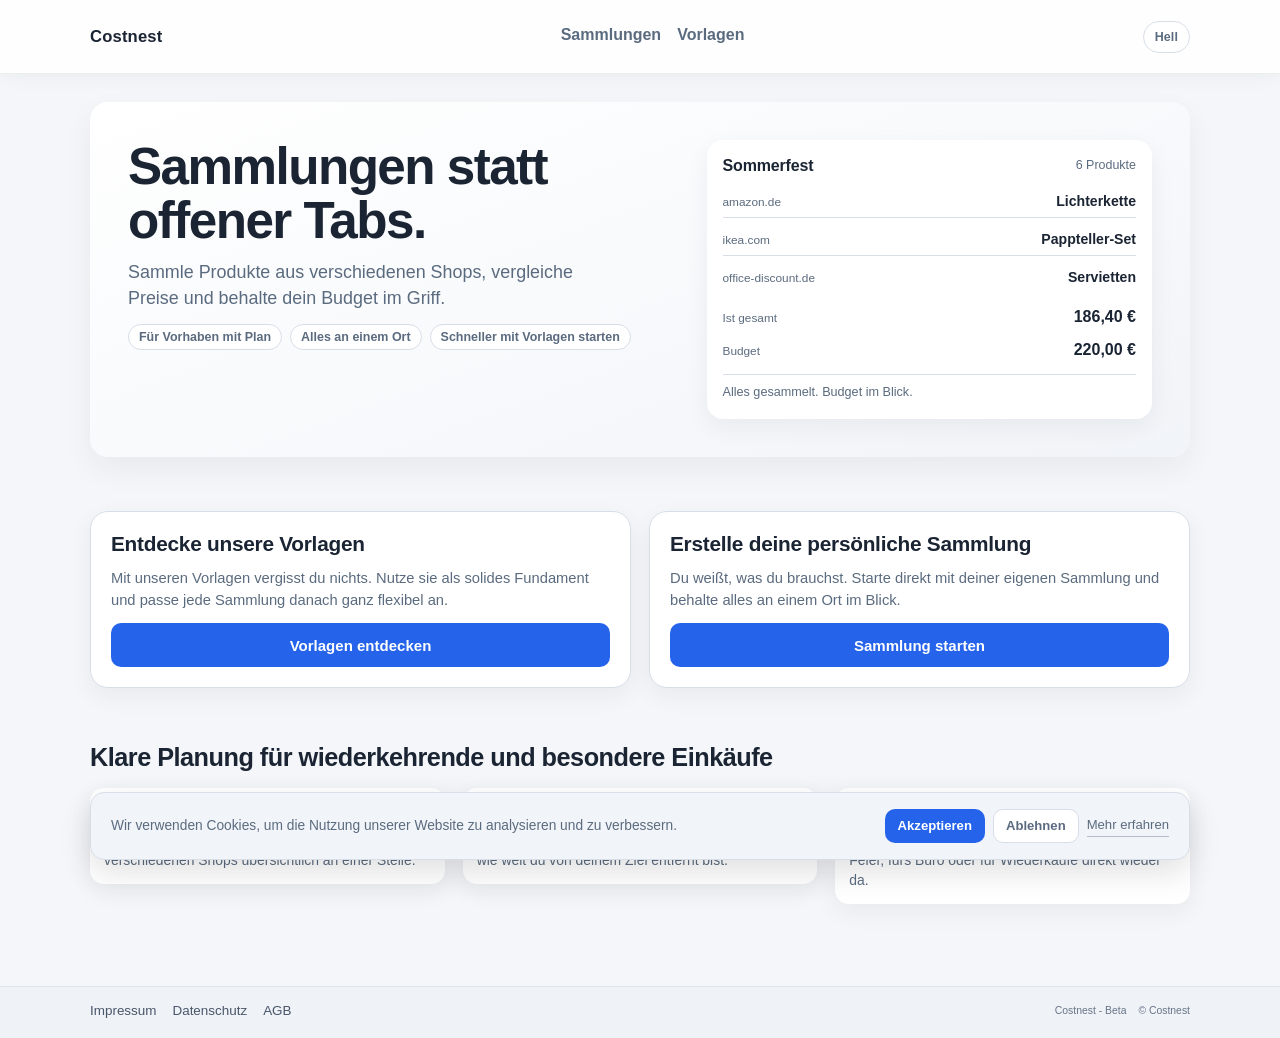
==== commit f6a16352: "Wrap home dual cards with shared card styling" ====
--- a/index.html
+++ b/index.html
@@ -76,12 +76,12 @@
     </section>
 
     <section class="home-dual-cards" aria-label="Schneller Einstieg">
-      <article class="home-dual-card">
+      <article class="card home-dual-card">
         <h2>Entdecke unsere Vorlagen</h2>
         <p>Mit unseren Vorlagen vergisst du nichts. Nutze sie als solides Fundament und passe jede Sammlung danach ganz flexibel an.</p>
         <a class="button button-primary home-dual-card__cta" href="pages/templates.html">Vorlagen entdecken</a>
       </article>
-      <article class="home-dual-card">
+      <article class="card home-dual-card">
         <h2>Erstelle deine persönliche Sammlung</h2>
         <p>Du weißt, was du brauchst. Starte direkt mit deiner eigenen Sammlung und behalte alles an einem Ort im Blick.</p>
         <button type="button" class="button button-primary home-dual-card__cta" id="start-first-collection-secondary">Sammlung starten</button>
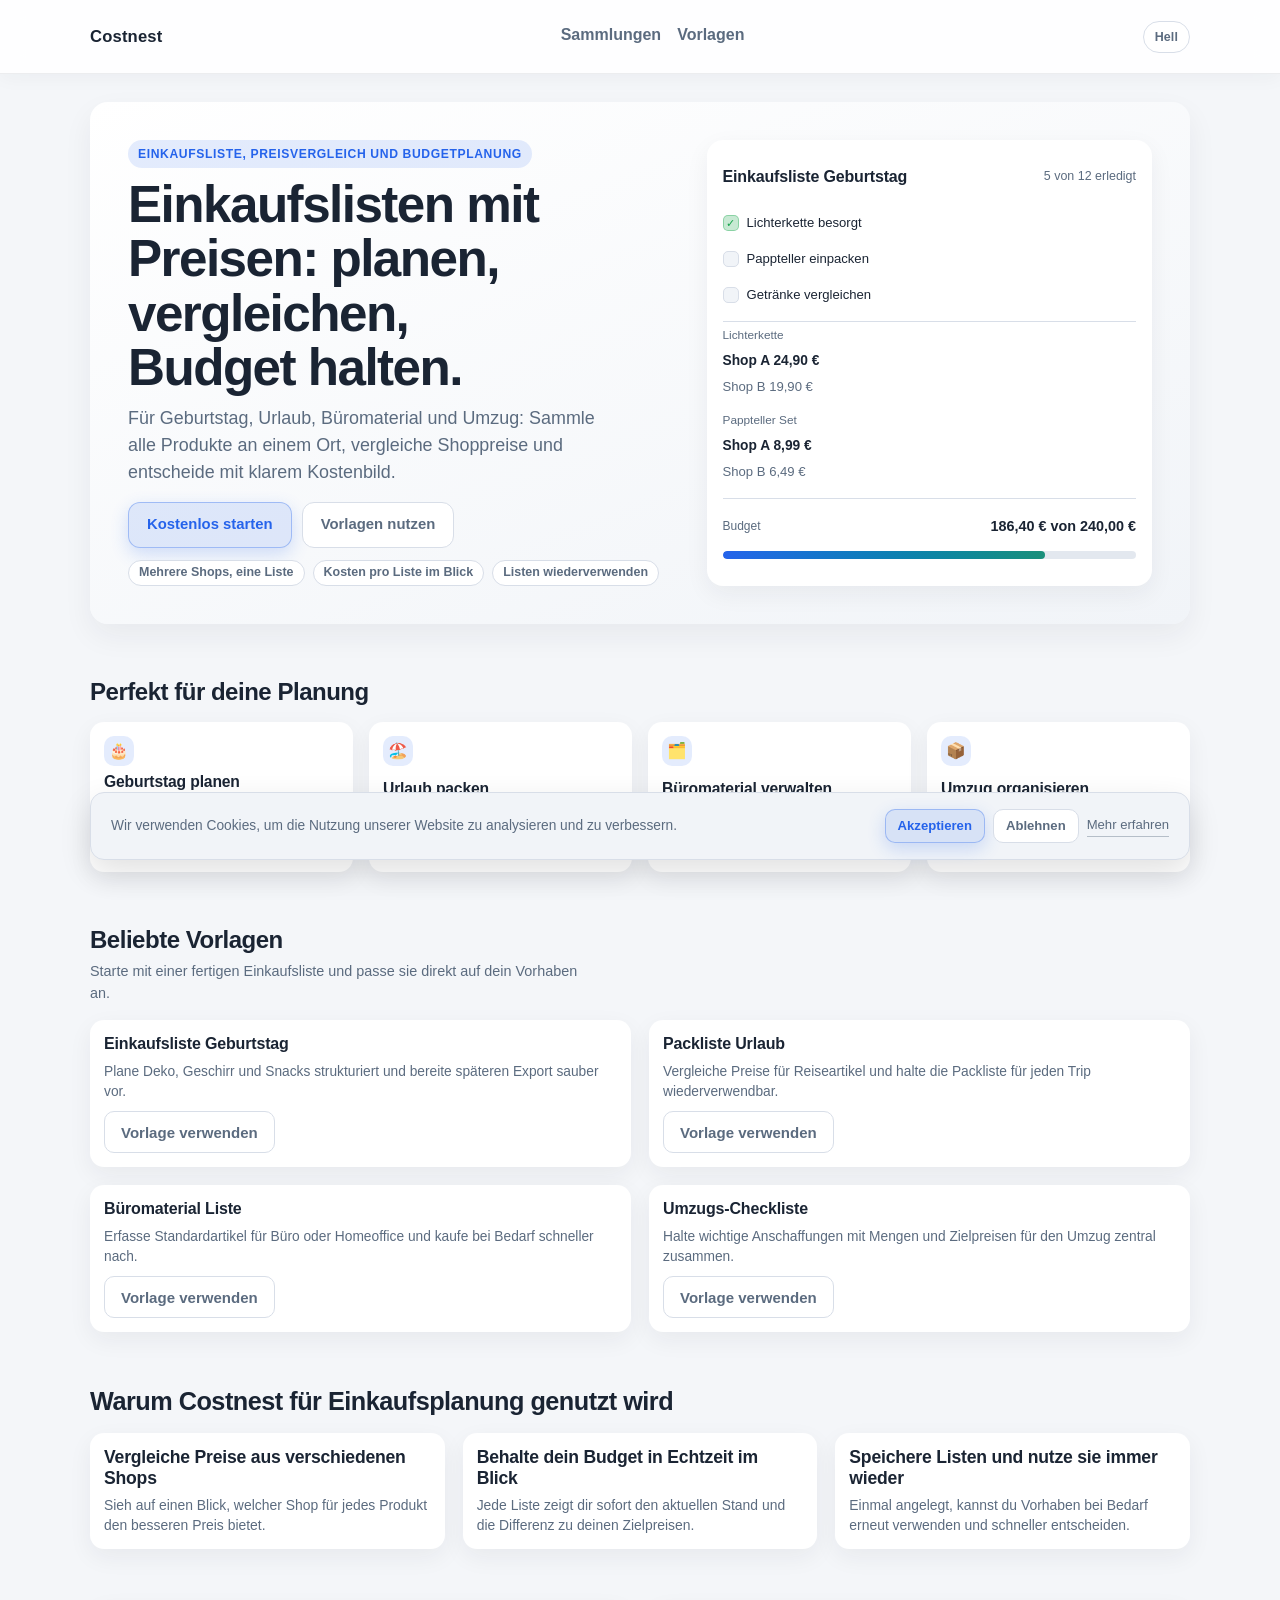
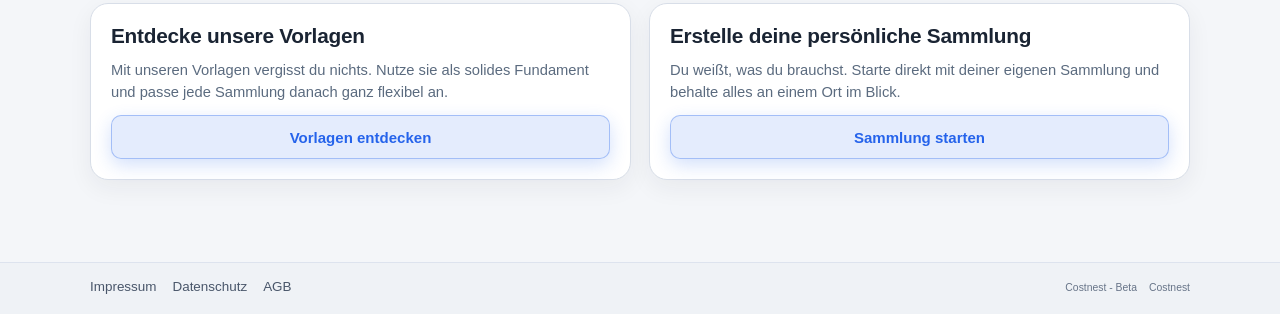
==== commit 654a8db2: "Revamp homepage with SEO-focused content and planning use cases" ====
--- a/index.html
+++ b/index.html
@@ -3,9 +3,18 @@
   <head>
   <meta charset="utf-8">
   <meta name="viewport" content="width=device-width, initial-scale=1">
-  <title>Costnest | Links Bündeln</title>
-  <meta name="description" content="Preise und Wunschpreise in Sammlungen klar vergleichen.">
+  <title>Costnest | Einkaufsliste, Preise vergleichen, Budget planen</title>
+  <meta name="description" content="Erstelle Einkaufslisten für Geburtstag, Urlaub, Büro und Umzug. Vergleiche Preise aus mehreren Shops und plane dein Budget an einem Ort.">
   <link rel="canonical" href="https://costnest.app/" />
+  <script type="application/ld+json">
+    {
+      "@context": "https://schema.org",
+      "@type": "WebPage",
+      "name": "Costnest Einkaufsliste und Budgetplanung",
+      "description": "Einkaufslisten erstellen, Preise aus mehreren Shops vergleichen und Budget planen.",
+      "url": "https://costnest.app/"
+    }
+  </script>
   <script>
     (function () {
       var key = 'costnest.theme';
@@ -41,38 +50,130 @@
   <main id="content" class="page page-home">
     <section class="home-hero" id="costnest" aria-labelledby="home-hero-title">
       <div class="home-hero__content">
-        <h1 id="home-hero-title">Sammlungen statt offener Tabs.</h1>
-        <p class="home-subline">Sammle Produkte aus verschiedenen Shops, vergleiche Preise und behalte dein Budget im Griff.</p>
+        <p class="home-eyebrow">Einkaufsliste, Preisvergleich und Budgetplanung</p>
+        <h1 id="home-hero-title">Einkaufslisten mit Preisen: planen, vergleichen, Budget halten.</h1>
+        <p class="home-subline">Für Geburtstag, Urlaub, Büromaterial und Umzug: Sammle alle Produkte an einem Ort, vergleiche Shoppreise und entscheide mit klarem Kostenbild.</p>
+        <div class="home-cta-group">
+          <button type="button" class="button button-primary" id="start-first-collection">Kostenlos starten</button>
+          <a class="button button-ghost" href="pages/templates.html">Vorlagen nutzen</a>
+        </div>
         <ul class="home-trust-list" aria-label="Vorteile auf einen Blick">
-          <li>Für Vorhaben mit Plan</li>
-          <li>Alles an einem Ort</li>
-          <li>Schneller mit Vorlagen starten</li>
+          <li>Mehrere Shops, eine Liste</li>
+          <li>Kosten pro Liste im Blick</li>
+          <li>Listen wiederverwenden</li>
         </ul>
       </div>
       <aside class="home-hero__preview" aria-label="Vorschau">
         <article class="home-preview-card">
           <header class="home-preview-card__head">
-            <h2>Sommerfest</h2>
-            <span>6 Produkte</span>
+            <h2>Einkaufsliste Geburtstag</h2>
+            <span>5 von 12 erledigt</span>
           </header>
-          <ul class="home-preview-list" aria-label="Beispielhafte Produkte">
-            <li><span>amazon.de</span><strong>Lichterkette</strong></li>
-            <li><span>ikea.com</span><strong>Pappteller-Set</strong></li>
-            <li><span>office-discount.de</span><strong>Servietten</strong></li>
+          <ul class="home-preview-checklist" aria-label="Pack- und Einkaufspunkte">
+            <li><span class="is-done" aria-hidden="true">&#10003;</span><span>Lichterkette besorgt</span></li>
+            <li><span class="is-open" aria-hidden="true"></span><span>Pappteller einpacken</span></li>
+            <li><span class="is-open" aria-hidden="true"></span><span>Getränke vergleichen</span></li>
           </ul>
-          <div class="home-preview-card__kpis">
+          <div class="home-preview-prices" aria-label="Preisvergleich">
             <div>
-              <small>Ist gesamt</small>
-              <strong>186,40 €</strong>
+              <small>Lichterkette</small>
+              <strong>Shop A 24,90 €</strong>
+              <span>Shop B 19,90 €</span>
             </div>
             <div>
+              <small>Pappteller Set</small>
+              <strong>Shop A 8,99 €</strong>
+              <span>Shop B 6,49 €</span>
+            </div>
+          </div>
+          <div class="home-preview-budget" aria-label="Budgetfortschritt">
+            <div class="home-preview-budget__head">
               <small>Budget</small>
-              <strong>220,00 €</strong>
+              <strong>186,40 € von 240,00 €</strong>
+            </div>
+            <div class="home-preview-budget__bar" role="img" aria-label="Budget zu 78 Prozent genutzt">
+              <span style="width: 78%;"></span>
             </div>
           </div>
-          <p class="home-preview-card__hint">Alles gesammelt. Budget im Blick.</p>
         </article>
       </aside>
+    </section>
+
+    <section class="home-use-cases" aria-labelledby="home-use-cases-title">
+      <header class="home-use-cases__head">
+        <h2 id="home-use-cases-title">Perfekt für deine Planung</h2>
+      </header>
+      <div class="home-use-cases__grid">
+        <article class="home-use-case">
+          <span class="home-use-case__icon" aria-hidden="true">🎂</span>
+          <h3>Geburtstag planen</h3>
+          <p>Behalte Deko, Essen und Verbrauchsmaterial in einer Einkaufsliste zusammen.</p>
+        </article>
+        <article class="home-use-case">
+          <span class="home-use-case__icon" aria-hidden="true">🏖️</span>
+          <h3>Urlaub packen</h3>
+          <p>Nutze Packlisten mit Preisen, damit vor der Abreise nichts fehlt.</p>
+        </article>
+        <article class="home-use-case">
+          <span class="home-use-case__icon" aria-hidden="true">🗂️</span>
+          <h3>Büromaterial verwalten</h3>
+          <p>Plane Nachbestellungen aus mehreren Shops ohne offene Vergleichstabellen.</p>
+        </article>
+        <article class="home-use-case">
+          <span class="home-use-case__icon" aria-hidden="true">📦</span>
+          <h3>Umzug organisieren</h3>
+          <p>Sortiere alle Anschaffungen und halte dein Umzugsbudget dauerhaft im Blick.</p>
+        </article>
+      </div>
+    </section>
+
+    <section class="home-templates-popular" aria-labelledby="home-templates-popular-title">
+      <header class="home-templates-popular__head">
+        <h2 id="home-templates-popular-title">Beliebte Vorlagen</h2>
+        <p>Starte mit einer fertigen Einkaufsliste und passe sie direkt auf dein Vorhaben an.</p>
+      </header>
+      <div class="home-templates-popular__grid">
+        <article class="home-template-card">
+          <h3>Einkaufsliste Geburtstag</h3>
+          <p>Plane Deko, Geschirr und Snacks strukturiert und bereite späteren Export sauber vor.</p>
+          <a class="button button-ghost home-template-card__cta" href="pages/template-detail.html?templateId=geburtstagsfeier">Vorlage verwenden</a>
+        </article>
+        <article class="home-template-card">
+          <h3>Packliste Urlaub</h3>
+          <p>Vergleiche Preise für Reiseartikel und halte die Packliste für jeden Trip wiederverwendbar.</p>
+          <a class="button button-ghost home-template-card__cta" href="pages/template-detail.html?templateId=urlaub-zelten">Vorlage verwenden</a>
+        </article>
+        <article class="home-template-card">
+          <h3>Büromaterial Liste</h3>
+          <p>Erfasse Standardartikel für Büro oder Homeoffice und kaufe bei Bedarf schneller nach.</p>
+          <a class="button button-ghost home-template-card__cta" href="pages/template-detail.html?templateId=bueromaterial">Vorlage verwenden</a>
+        </article>
+        <article class="home-template-card">
+          <h3>Umzugs-Checkliste</h3>
+          <p>Halte wichtige Anschaffungen mit Mengen und Zielpreisen für den Umzug zentral zusammen.</p>
+          <a class="button button-ghost home-template-card__cta" href="pages/templates.html">Vorlage verwenden</a>
+        </article>
+      </div>
+    </section>
+
+    <section class="home-benefits" aria-labelledby="home-benefits-title">
+      <header class="home-benefits__head">
+        <h2 id="home-benefits-title">Warum Costnest für Einkaufsplanung genutzt wird</h2>
+      </header>
+      <div class="home-benefits__grid">
+        <article class="home-benefit">
+          <h3>Vergleiche Preise aus verschiedenen Shops</h3>
+          <p>Sieh auf einen Blick, welcher Shop für jedes Produkt den besseren Preis bietet.</p>
+        </article>
+        <article class="home-benefit">
+          <h3>Behalte dein Budget in Echtzeit im Blick</h3>
+          <p>Jede Liste zeigt dir sofort den aktuellen Stand und die Differenz zu deinen Zielpreisen.</p>
+        </article>
+        <article class="home-benefit">
+          <h3>Speichere Listen und nutze sie immer wieder</h3>
+          <p>Einmal angelegt, kannst du Vorhaben bei Bedarf erneut verwenden und schneller entscheiden.</p>
+        </article>
+      </div>
     </section>
 
     <section class="home-dual-cards" aria-label="Schneller Einstieg">
@@ -86,26 +187,6 @@
         <p>Du weißt, was du brauchst. Starte direkt mit deiner eigenen Sammlung und behalte alles an einem Ort im Blick.</p>
         <button type="button" class="button button-primary home-dual-card__cta" id="start-first-collection-secondary">Sammlung starten</button>
       </article>
-    </section>
-
-    <section class="home-benefits" aria-labelledby="home-benefits-title">
-      <header class="home-benefits__head">
-        <h2 id="home-benefits-title">Klare Planung für wiederkehrende und besondere Einkäufe</h2>
-      </header>
-      <div class="home-benefits__grid">
-        <article class="home-benefit">
-          <h3>Alles für dein Vorhaben an einem Ort</h3>
-          <p>Lege Sammlungen an und bündle Produkte aus verschiedenen Shops übersichtlich an einer Stelle.</p>
-        </article>
-        <article class="home-benefit">
-          <h3>Kosten und Budget im Blick behalten</h3>
-          <p>Sieh sofort, was dein Vorhaben aktuell kostet und wie weit du von deinem Ziel entfernt bist.</p>
-        </article>
-        <article class="home-benefit">
-          <h3>Sammlungen später wiederverwenden</h3>
-          <p>Einmal sauber organisiert und bei der nächsten Feier, fürs Büro oder für Wiederkäufe direkt wieder da.</p>
-        </article>
-      </div>
     </section>
 
   </main>
--- a/assets/css/base.css
+++ b/assets/css/base.css
@@ -201,7 +201,7 @@
 }
 
 html[data-theme="dark"] .button-primary {
-  color: var(--color-text-inverse) !important;
+  color: var(--color-primary) !important;
 }
 
 html[data-theme="dark"] .button-ghost,
--- a/assets/css/components.css
+++ b/assets/css/components.css
@@ -30,13 +30,42 @@
 }
 
 .button-primary {
-  background: var(--color-primary);
-  color: #FFFFFF;
+  background: color-mix(in srgb, var(--color-primary) 12%, transparent);
+  color: var(--color-primary);
+  border-color: color-mix(in srgb, var(--color-primary) 34%, transparent);
+  box-shadow: 0 6px 18px color-mix(in srgb, var(--color-primary) 20%, transparent);
   text-decoration: none;
 }
 
 .button-primary:hover {
-  background: var(--color-primary-hover);
+  background: color-mix(in srgb, var(--color-primary) 20%, transparent);
+  border-color: color-mix(in srgb, var(--color-primary) 50%, transparent);
+}
+
+.button-primary:active {
+  background: color-mix(in srgb, var(--color-primary) 28%, transparent);
+  border-color: color-mix(in srgb, var(--color-primary) 58%, transparent);
+}
+
+.button-primary:focus-visible {
+  border-color: color-mix(in srgb, var(--color-primary) 62%, transparent);
+}
+
+html[data-theme="dark"] .button-primary {
+  background: color-mix(in srgb, var(--color-primary) 22%, transparent);
+  color: var(--color-primary);
+  border-color: color-mix(in srgb, var(--color-primary) 56%, transparent);
+  box-shadow: 0 8px 22px color-mix(in srgb, var(--color-primary) 26%, transparent);
+}
+
+html[data-theme="dark"] .button-primary:hover {
+  background: color-mix(in srgb, var(--color-primary) 30%, transparent);
+  border-color: color-mix(in srgb, var(--color-primary) 64%, transparent);
+}
+
+html[data-theme="dark"] .button-primary:active {
+  background: color-mix(in srgb, var(--color-primary) 38%, transparent);
+  border-color: color-mix(in srgb, var(--color-primary) 72%, transparent);
 }
 
 .button-cta-new {
--- a/assets/css/pages.css
+++ b/assets/css/pages.css
@@ -126,81 +126,221 @@
   color: var(--color-text-soft);
 }
 
-.home-preview-list {
+.home-preview-checklist {
   margin: 0;
   padding: 0;
   list-style: none;
   display: grid;
-  gap: 7px;
-}
-
-.home-preview-list li {
+  gap: 8px;
+}
+
+.home-preview-checklist li {
   display: flex;
-  align-items: baseline;
-  justify-content: space-between;
-  gap: 12px;
-  padding: 4px 0;
-  border-bottom: 1px solid var(--color-border);
-}
-
-.home-preview-list li:last-child {
-  border-bottom: none;
-}
-
-.home-preview-list span {
-  min-width: 0;
+  align-items: center;
+  gap: 8px;
+  font-size: 0.82rem;
+  color: var(--color-text);
+}
+
+.home-preview-checklist .is-done,
+.home-preview-checklist .is-open {
+  width: 16px;
+  height: 16px;
+  border-radius: 5px;
+  flex: 0 0 16px;
+  display: inline-flex;
+  align-items: center;
+  justify-content: center;
+  font-size: 0.7rem;
+  line-height: 1;
+}
+
+.home-preview-checklist .is-done {
+  background: color-mix(in srgb, var(--color-success) 24%, transparent);
+  color: var(--color-success);
+  border: 1px solid color-mix(in srgb, var(--color-success) 34%, transparent);
+}
+
+.home-preview-checklist .is-open {
+  border: 1px solid var(--color-border);
+  background: var(--color-surface-muted);
+}
+
+.home-preview-prices {
+  display: grid;
+  gap: 10px;
+  padding-top: 4px;
+  border-top: 1px solid var(--color-border);
+}
+
+.home-preview-prices div {
+  display: grid;
+  gap: 2px;
+}
+
+.home-preview-prices small {
   font-size: 0.74rem;
   color: var(--color-text-soft);
-  white-space: nowrap;
-  overflow: hidden;
-  text-overflow: ellipsis;
-}
-
-.home-preview-list strong {
-  font-size: 0.88rem;
+}
+
+.home-preview-prices strong {
+  font-size: 0.86rem;
   font-weight: 700;
   color: var(--color-text);
-  text-align: right;
-}
-
-.home-preview-card__kpis {
+}
+
+.home-preview-prices span {
+  font-size: 0.82rem;
+  color: var(--color-text-soft);
+}
+
+.home-preview-budget {
   display: grid;
   gap: 8px;
-}
-
-.home-preview-card__kpis div {
+  padding-top: 10px;
+  border-top: 1px solid var(--color-border);
+}
+
+.home-preview-budget__head {
   display: flex;
-  align-items: baseline;
+  align-items: center;
   justify-content: space-between;
   gap: 10px;
 }
 
-.home-preview-card__kpis small {
-  font-size: 0.74rem;
-  color: var(--color-text-soft);
-}
-
-.home-preview-card__kpis strong {
+.home-preview-budget__head small {
+  font-size: 0.75rem;
+  color: var(--color-text-soft);
+}
+
+.home-preview-budget__head strong {
+  font-size: 0.9rem;
+  font-weight: 720;
+}
+
+.home-preview-budget__bar {
+  width: 100%;
+  height: 8px;
+  border-radius: 999px;
+  background: color-mix(in srgb, var(--color-border) 70%, transparent);
+  overflow: hidden;
+}
+
+.home-preview-budget__bar span {
+  display: block;
+  height: 100%;
+  border-radius: inherit;
+  background: linear-gradient(90deg, var(--color-primary), color-mix(in srgb, var(--color-success) 70%, var(--color-primary)));
+}
+
+.home-benefits {
+  display: grid;
+  gap: 16px;
+}
+
+.home-use-cases {
+  display: grid;
+  gap: 16px;
+}
+
+.home-use-cases__head h2 {
+  font-size: clamp(1.22rem, 1.1rem + 0.5vw, 1.56rem);
+  letter-spacing: -0.02em;
+}
+
+.home-use-cases__grid {
+  display: grid;
+  grid-template-columns: repeat(4, minmax(0, 1fr));
+  gap: clamp(10px, 1.8vw, 16px);
+}
+
+.home-use-case {
+  min-width: 0;
+  display: grid;
+  gap: 7px;
+  padding: 14px;
+  border-radius: var(--radius-md);
+  background: var(--color-surface);
+  box-shadow: var(--shadow-surface);
+}
+
+.home-use-case__icon {
+  width: 30px;
+  height: 30px;
+  border-radius: 10px;
+  display: inline-flex;
+  align-items: center;
+  justify-content: center;
+  font-size: 0.98rem;
+  background: color-mix(in srgb, var(--color-primary) 12%, transparent);
+}
+
+.home-use-case h3 {
+  margin: 0;
+  font-size: 0.98rem;
+  letter-spacing: -0.01em;
+}
+
+.home-use-case p {
+  margin: 0;
+  font-size: 0.84rem;
+  line-height: 1.45;
+  color: var(--color-text-soft);
+}
+
+.home-templates-popular {
+  display: grid;
+  gap: 16px;
+}
+
+.home-templates-popular__head {
+  display: grid;
+  gap: 5px;
+}
+
+.home-templates-popular__head h2 {
+  font-size: clamp(1.22rem, 1.1rem + 0.5vw, 1.56rem);
+  letter-spacing: -0.02em;
+}
+
+.home-templates-popular__head p {
+  margin: 0;
+  max-width: 62ch;
+  font-size: 0.9rem;
+  color: var(--color-text-soft);
+}
+
+.home-templates-popular__grid {
+  display: grid;
+  grid-template-columns: repeat(2, minmax(0, 1fr));
+  gap: clamp(12px, 2vw, 18px);
+}
+
+.home-template-card {
+  min-width: 0;
+  display: grid;
+  gap: 9px;
+  padding: 14px;
+  border-radius: var(--radius-md);
+  background: var(--color-surface);
+  box-shadow: var(--shadow-surface);
+}
+
+.home-template-card h3 {
+  margin: 0;
   font-size: 1rem;
-  font-weight: 760;
-  color: var(--color-text);
-}
-
-.home-preview-card__kpis .is-positive {
-  color: var(--color-success);
-}
-
-.home-preview-card__hint {
-  margin: 0;
-  padding-top: 8px;
-  border-top: 1px solid var(--color-border);
-  font-size: 0.79rem;
-  color: var(--color-text-soft);
-}
-
-.home-benefits {
-  display: grid;
-  gap: 16px;
+}
+
+.home-template-card p {
+  margin: 0;
+  font-size: 0.86rem;
+  line-height: 1.45;
+  color: var(--color-text-soft);
+}
+
+.home-template-card__cta {
+  width: fit-content;
+  text-decoration: none;
 }
 
 .home-dual-cards {
@@ -990,6 +1130,16 @@
     max-width: none;
   }
 
+  .home-use-cases__grid {
+    grid-template-columns: 1fr;
+    gap: 10px;
+  }
+
+  .home-templates-popular__grid {
+    grid-template-columns: 1fr;
+    gap: 10px;
+  }
+
   .home-benefits__grid {
     grid-template-columns: 1fr;
     gap: 12px;
@@ -1000,23 +1150,11 @@
     gap: 12px;
   }
 
-  .home-templates {
-    grid-template-columns: 1fr;
-    gap: 10px;
-    padding: 14px;
-  }
-
-  .home-templates__cta {
-    width: 100%;
-    justify-content: center;
-  }
-
   .home-benefit {
     padding: 12px;
   }
 
-  .home-cta-group .button,
-  .home-note .button {
+  .home-cta-group .button {
     width: 100%;
     justify-content: center;
   }
